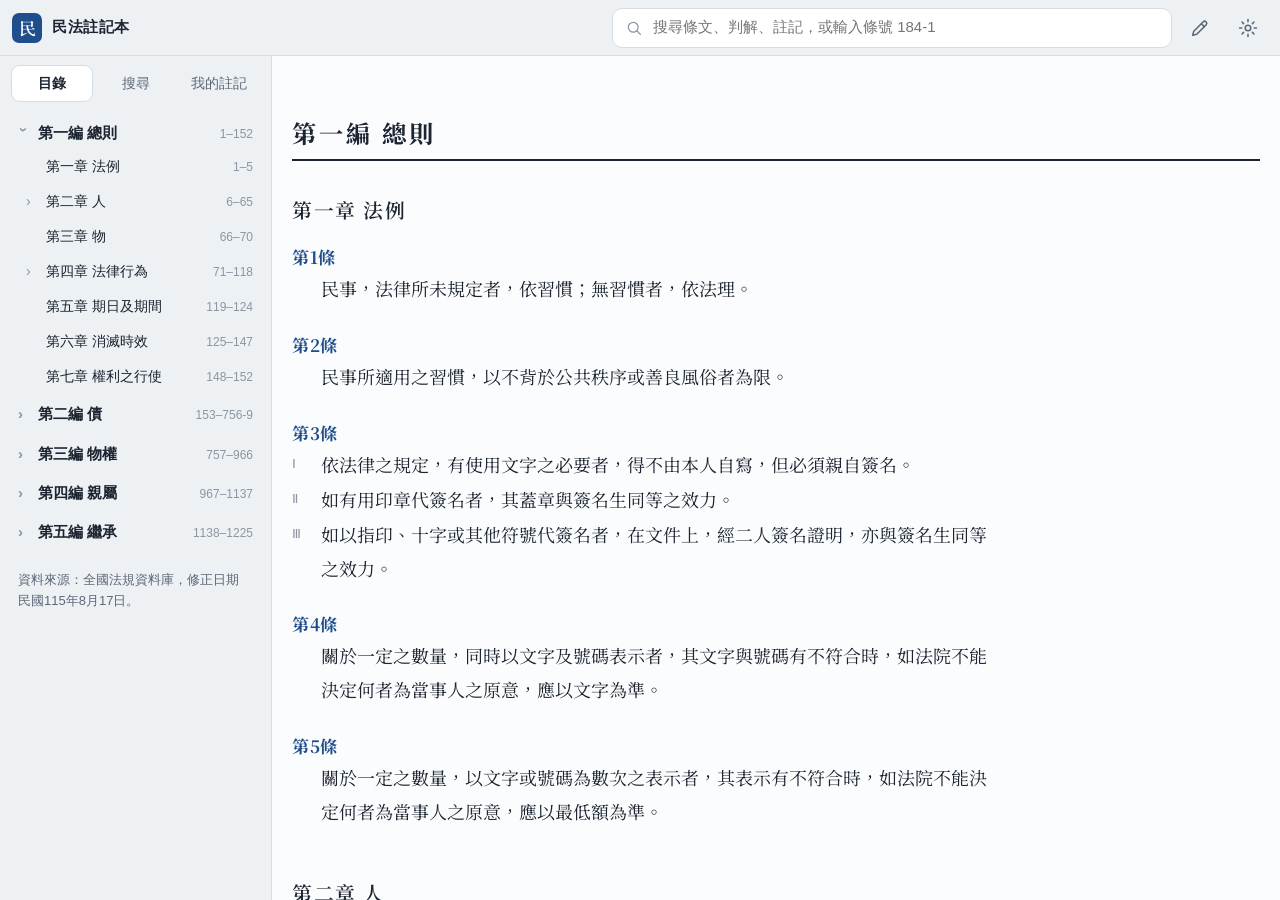
==== index.html @ 5f2d50c9 "民法註記本：iPad 用民法電子法典 - 民法全文、目錄、條文互相連結 - 劃線、旁註、點選顯示註記、標籤、書籤 - Apple Pencil 手寫註記 - 判解・函釋（含自建）與新舊條文對照 - 離" ====
<!doctype html>
<html lang="zh-Hant-TW">
<head>
<meta charset="utf-8">
<meta name="viewport" content="width=device-width, initial-scale=1, viewport-fit=cover">
<title>民法註記本</title>
<meta name="description" content="中華民國民法全文，可註記、手寫、收錄重要判解與函釋，並提供新舊條文對照。">
<meta name="theme-color" content="#f3f5f7" media="(prefers-color-scheme: light)">
<meta name="theme-color" content="#14181f" media="(prefers-color-scheme: dark)">
<meta name="apple-mobile-web-app-capable" content="yes">
<meta name="mobile-web-app-capable" content="yes">
<meta name="apple-mobile-web-app-status-bar-style" content="default">
<meta name="apple-mobile-web-app-title" content="民法註記本">
<link rel="manifest" href="manifest.webmanifest">
<link rel="icon" href="icons/icon.svg" type="image/svg+xml">
<link rel="apple-touch-icon" href="icons/apple-touch-icon.png">
<link rel="preconnect" href="https://fonts.googleapis.com">
<link rel="preconnect" href="https://fonts.gstatic.com" crossorigin>
<link rel="stylesheet" href="https://fonts.googleapis.com/css2?family=Noto+Serif+TC:wght@400;600;700&display=swap">
<link rel="stylesheet" href="css/app.css">
</head>
<body>
<!--APP-START-->
<div id="app" class="app">
  <header class="topbar">
    <button class="icon-btn" id="btn-nav" aria-label="目錄" title="目錄">
      <svg viewBox="0 0 24 24" aria-hidden="true"><path d="M4 6h16M4 12h16M4 18h10"/></svg>
    </button>
    <div class="brand">
      <span class="brand-mark">民</span>
      <span class="brand-name">民法註記本</span>
    </div>
    <form class="searchbox" id="search-form" role="search" autocomplete="off">
      <svg viewBox="0 0 24 24" aria-hidden="true"><circle cx="11" cy="11" r="6.5"/><path d="M16 16l4.5 4.5"/></svg>
      <input type="search" id="q" placeholder="搜尋條文、判解、註記，或輸入條號 184-1" enterkeyhint="search">
    </form>
    <button class="icon-btn" id="btn-ink" aria-pressed="false" title="手寫模式（Apple Pencil）" aria-label="手寫模式">
      <svg viewBox="0 0 24 24" aria-hidden="true"><path d="M4 20l1.2-4.4L15.6 5.2a2 2 0 0 1 2.8 0l.4.4a2 2 0 0 1 0 2.8L8.4 18.8z"/><path d="M13.5 7.3l3.2 3.2"/></svg>
    </button>
    <button class="icon-btn" id="btn-settings" aria-label="設定" title="設定與備份">
      <svg viewBox="0 0 24 24" aria-hidden="true"><circle cx="12" cy="12" r="3"/><path d="M12 2.8v2.4M12 18.8v2.4M21.2 12h-2.4M5.2 12H2.8M18.5 5.5l-1.7 1.7M7.2 16.8l-1.7 1.7M18.5 18.5l-1.7-1.7M7.2 7.2L5.5 5.5"/></svg>
    </button>
  </header>

  <aside class="sidebar" id="sidebar" aria-label="導覽">
    <nav class="seg" role="tablist">
      <button role="tab" data-side="toc" aria-selected="true">目錄</button>
      <button role="tab" data-side="search" aria-selected="false">搜尋</button>
      <button role="tab" data-side="mine" aria-selected="false">我的註記</button>
    </nav>
    <div class="side-body" id="side-toc"></div>
    <div class="side-body" id="side-search" hidden></div>
    <div class="side-body" id="side-mine" hidden></div>
  </aside>
  <div class="scrim" id="scrim" hidden></div>

  <main class="reader" id="reader" tabindex="-1">
    <div class="reader-inner" id="reader-inner">
      <div class="loading" id="loading">載入條文中…</div>
    </div>
  </main>

  <section class="detail" id="detail" aria-label="條文詳細" hidden>
    <header class="detail-head">
      <button class="icon-btn" id="d-close" aria-label="關閉">
        <svg viewBox="0 0 24 24" aria-hidden="true"><path d="M6 6l12 12M18 6L6 18"/></svg>
      </button>
      <div class="d-title"><span id="d-no"></span><small id="d-path"></small></div>
      <button class="icon-btn" id="d-prev" aria-label="上一條"><svg viewBox="0 0 24 24" aria-hidden="true"><path d="M15 5l-7 7 7 7"/></svg></button>
      <button class="icon-btn" id="d-next" aria-label="下一條"><svg viewBox="0 0 24 24" aria-hidden="true"><path d="M9 5l7 7-7 7"/></svg></button>
      <button class="icon-btn star-btn" id="d-star" aria-pressed="false" aria-label="加入書籤">
        <svg viewBox="0 0 24 24" aria-hidden="true"><path d="M12 3.5l2.6 5.4 5.9.8-4.3 4.1 1 5.8L12 16.9l-5.2 2.7 1-5.8L3.5 9.7l5.9-.8z"/></svg>
      </button>
    </header>
    <div class="d-text" id="d-text"></div>
    <nav class="tabs" role="tablist">
      <button role="tab" data-tab="rulings" aria-selected="true">判解・函釋 <b id="t-rulings"></b></button>
      <button role="tab" data-tab="history" aria-selected="false">新舊對照 <b id="t-history"></b></button>
      <button role="tab" data-tab="notes" aria-selected="false">我的註記 <b id="t-notes"></b></button>
    </nav>
    <div class="d-body" id="d-body"></div>
  </section>
</div>

<div class="inkbar" id="inkbar" hidden>
  <div class="ink-tools" role="toolbar" aria-label="手寫工具">
    <button data-tool="pen" data-color="ink" class="sw sw-ink" aria-pressed="true" title="藍黑筆"></button>
    <button data-tool="pen" data-color="red" class="sw sw-red" aria-pressed="false" title="紅筆"></button>
    <button data-tool="pen" data-color="green" class="sw sw-green" aria-pressed="false" title="綠筆"></button>
    <button data-tool="marker" data-color="mark" class="sw sw-mark" aria-pressed="false" title="螢光筆"></button>
    <button data-tool="eraser" class="tool-txt" aria-pressed="false" title="橡皮擦">擦</button>
    <span class="ink-sep"></span>
    <button data-act="width" class="tool-txt" title="筆粗">中</button>
    <button data-act="undo" class="tool-txt" title="復原">復原</button>
    <button data-act="finger" class="tool-txt" aria-pressed="false" title="允許手指書寫">手指</button>
    <button data-act="done" class="tool-txt primary">完成</button>
  </div>
  <p class="ink-hint">用 Apple Pencil 直接在條文上書寫；手指仍可捲動。</p>
</div>

<div class="popover" id="hl-pop" hidden role="dialog" aria-label="劃線與註記">
  <div class="pop-note" id="pop-note" hidden></div>
  <div class="pop-row">
    <button data-hl="y" class="hl-sw hl-y" title="黃色螢光"></button>
    <button data-hl="g" class="hl-sw hl-g" title="綠色螢光"></button>
    <button data-hl="b" class="hl-sw hl-b" title="藍色螢光"></button>
    <button data-hl="p" class="hl-sw hl-p" title="粉色螢光"></button>
    <button data-hl="u" class="hl-sw hl-u" title="紅色底線">U</button>
    <button data-hl="note" class="pop-txt">加註</button>
    <button data-hl="del" class="pop-txt danger" hidden>刪除</button>
  </div>
</div>

<dialog class="modal" id="modal">
  <form method="dialog" class="modal-card" id="modal-form">
    <header class="modal-head"><h2 id="modal-title"></h2><button class="icon-btn" value="cancel" aria-label="關閉"><svg viewBox="0 0 24 24" aria-hidden="true"><path d="M6 6l12 12M18 6L6 18"/></svg></button></header>
    <div class="modal-body" id="modal-body"></div>
    <footer class="modal-foot" id="modal-foot"></footer>
  </form>
</dialog>

<div class="toast" id="toast" role="status" aria-live="polite" hidden></div>
<!--APP-END-->
<script type="module" src="js/app.js"></script>
</body>
</html>
---- css/app.css ----
/* 版面：上方工具列＋三欄（目錄｜條文閱讀｜條文詳細），iPad 直向時目錄改為抽屜、詳細改為側頁 */
:root {
  --bg: #eef1f4;          /* 介面底色：微冷的紙灰 */
  --page: #fbfcfd;        /* 閱讀頁面 */
  --raise: #ffffff;
  --ink: #1b2430;         /* 本文 */
  --muted: #5b6878;
  --faint: #8a96a3;
  --line: #d6dce3;
  --line-soft: #e6eaef;
  --accent: #1f4e8c;      /* 藍黑墨水 */
  --accent-soft: #e3ebf6;
  --jade: #0f7a62;        /* 新增文字、現行 */
  --jade-soft: #dcf0ea;
  --seal: #b33a3a;        /* 刪除文字、紅筆 */
  --seal-soft: #f8e3e1;
  --amber: #8a5a00;
  --amber-soft: #fbf0d6;
  --hl-y: rgba(255, 208, 0, .40);
  --hl-g: rgba(64, 200, 140, .32);
  --hl-b: rgba(80, 150, 255, .28);
  --hl-p: rgba(255, 110, 170, .28);
  --hl-u: #c8402f;
  --shadow: 0 1px 2px rgba(20, 32, 48, .06), 0 6px 24px rgba(20, 32, 48, .08);
  --pen-ink: #1f3a6e; --pen-red: #c0392b; --pen-green: #16805f; --pen-mark: rgba(255, 200, 0, .38);

  --font-law: "Noto Serif TC", "Songti TC", "PMingLiU", "MingLiU", serif;
  --font-ui: -apple-system, BlinkMacSystemFont, "PingFang TC", "Noto Sans TC", "Microsoft JhengHei", sans-serif;
  --font-num: "SF Pro Text", -apple-system, "Segoe UI", "Roboto", sans-serif;

  --law-size: 18px;
  --law-lh: 1.9;
  --side-w: 272px;
  --detail-w: min(46vw, 520px);
  --top-h: 56px;
}
@media (prefers-color-scheme: dark) {
  :root:not([data-theme="light"]):not([data-theme="sepia"]) {
    --bg: #12161c; --page: #181d24; --raise: #1e242c;
    --ink: #e2e7ed; --muted: #9ba7b4; --faint: #6f7b88;
    --line: #2b333d; --line-soft: #232a33;
    --accent: #86aee6; --accent-soft: #1f2d42;
    --jade: #55c4a2; --jade-soft: #173a31;
    --seal: #ea8a85; --seal-soft: #43201f;
    --amber: #e6b65c; --amber-soft: #3a2e16;
    --hl-y: rgba(255, 208, 0, .26); --hl-g: rgba(64, 200, 140, .24);
    --hl-b: rgba(90, 160, 255, .26); --hl-p: rgba(255, 110, 170, .24); --hl-u: #f08b7d;
    --shadow: 0 1px 2px rgba(0,0,0,.3), 0 8px 28px rgba(0,0,0,.35);
    --pen-ink: #9cc0f5; --pen-red: #ff8a7a; --pen-green: #5fd3a8; --pen-mark: rgba(255, 210, 60, .30);
    color-scheme: dark;
  }
}
:root[data-theme="dark"] {
  --bg: #12161c; --page: #181d24; --raise: #1e242c;
  --ink: #e2e7ed; --muted: #9ba7b4; --faint: #6f7b88;
  --line: #2b333d; --line-soft: #232a33;
  --accent: #86aee6; --accent-soft: #1f2d42;
  --jade: #55c4a2; --jade-soft: #173a31;
  --seal: #ea8a85; --seal-soft: #43201f;
  --amber: #e6b65c; --amber-soft: #3a2e16;
  --hl-y: rgba(255, 208, 0, .26); --hl-g: rgba(64, 200, 140, .24);
  --hl-b: rgba(90, 160, 255, .26); --hl-p: rgba(255, 110, 170, .24); --hl-u: #f08b7d;
  --shadow: 0 1px 2px rgba(0,0,0,.3), 0 8px 28px rgba(0,0,0,.35);
--pen-ink: #9cc0f5; --pen-red: #ff8a7a; --pen-green: #5fd3a8; --pen-mark: rgba(255, 210, 60, .30);
  color-scheme: dark;
}
:root[data-theme="sepia"] {
  --bg: #ebe6da; --page: #f6f1e5; --raise: #fbf7ee;
  --ink: #2e2820; --muted: #6b6152; --faint: #978b78;
  --line: #d9d0bf; --line-soft: #e6dfd0;
  --accent: #2c5282; --accent-soft: #e4e4dc;
  color-scheme: light;
}

* { box-sizing: border-box; }
html, body { height: 100%; }
body {
  margin: 0;
  background: var(--bg);
  color: var(--ink);
  font: 15px/1.5 var(--font-ui);
  -webkit-text-size-adjust: 100%;
  -webkit-tap-highlight-color: transparent;
  overflow: hidden;
}
body::before {
  content: ""; position: fixed; inset: 0 0 auto; height: env(safe-area-inset-top, 0px);
  z-index: 40; background: var(--bg);
}
button, input, textarea, select { font: inherit; color: inherit; }
button { cursor: pointer; }
:focus-visible { outline: 2px solid var(--accent); outline-offset: 2px; }
svg { width: 22px; height: 22px; fill: none; stroke: currentColor; stroke-width: 1.7; stroke-linecap: round; stroke-linejoin: round; }
[hidden] { display: none !important; }

/* ---------- 外框 ---------- */
.app {
  position: fixed; inset: 0;
  padding-top: env(safe-area-inset-top, 0px);
  display: grid;
  grid-template-columns: var(--side-w) minmax(0, 1fr) auto;
  grid-template-rows: var(--top-h) minmax(0, 1fr);
  grid-template-areas: "top top top" "side read detail";
}
.topbar {
  grid-area: top;
  display: flex; align-items: center; gap: 8px;
  padding-left: max(12px, env(safe-area-inset-left, 0px));
  padding-right: max(12px, env(safe-area-inset-right, 0px));
  border-bottom: 1px solid var(--line);
  background: var(--bg);
  z-index: 30;
}
.brand { display: flex; align-items: center; gap: 10px; min-width: 0; margin-right: 6px; }
.brand-mark {
  display: grid; place-items: center; width: 30px; height: 30px; border-radius: 7px;
  background: var(--accent); color: var(--page);
  font: 600 17px/1 var(--font-law);
}
.brand-name { font-weight: 600; letter-spacing: .04em; white-space: nowrap; }
.icon-btn {
  display: inline-grid; place-items: center; flex: none;
  width: 40px; height: 40px; border-radius: 10px;
  border: 0; background: transparent; color: var(--muted);
}
.icon-btn:hover { background: var(--line-soft); color: var(--ink); }
.icon-btn[aria-pressed="true"] { background: var(--accent); color: var(--page); }
#btn-nav { display: none; }
.searchbox {
  flex: 1; min-width: 0; max-width: 560px; margin-left: auto;
  display: flex; align-items: center; gap: 8px;
  height: 40px; padding: 0 12px; border-radius: 10px;
  background: var(--raise); border: 1px solid var(--line);
  color: var(--faint);
}
.searchbox:focus-within { border-color: var(--accent); }
.searchbox input { flex: 1; min-width: 0; border: 0; background: transparent; outline: none; color: var(--ink); font-size: 15px; }
.searchbox svg { width: 18px; height: 18px; flex: none; }

/* ---------- 側欄 ---------- */
.sidebar {
  grid-area: side; min-height: 0;
  display: flex; flex-direction: column;
  border-right: 1px solid var(--line);
  background: var(--bg);
  padding-left: env(safe-area-inset-left, 0px);
}
.seg { display: flex; gap: 4px; padding: 10px 12px 8px; }
.seg button {
  flex: 1; border: 0; border-radius: 8px; padding: 7px 0;
  background: transparent; color: var(--muted); font-size: 14px;
}
.seg button[aria-selected="true"] { background: var(--raise); color: var(--ink); box-shadow: 0 0 0 1px var(--line); font-weight: 600; }
.side-body { flex: 1; min-height: 0; overflow-y: auto; -webkit-overflow-scrolling: touch; padding: 4px 8px 24px; overscroll-behavior: contain; }

.toc-part { margin-bottom: 2px; }
.toc-btn {
  display: flex; align-items: baseline; gap: 8px; width: 100%; text-align: left;
  border: 0; background: transparent; border-radius: 8px;
  padding: 7px 10px; color: var(--ink); font-size: 14px; line-height: 1.35;
}
.toc-btn:hover { background: var(--line-soft); }
.toc-btn .rng { margin-left: auto; color: var(--faint); font: 12px var(--font-num); font-variant-numeric: tabular-nums; white-space: nowrap; }
.toc-btn.lv0 { font-weight: 700; font-size: 15px; padding-top: 10px; }
.toc-btn.lv1 { padding-left: 18px; }
.toc-btn.lv2 { padding-left: 30px; color: var(--muted); }
.toc-btn.lv3, .toc-btn.lv4 { padding-left: 42px; color: var(--muted); font-size: 13px; }
.toc-btn.cur { background: var(--accent-soft); color: var(--accent); }
.toc-kids[hidden] { display: none; }
.caret { width: 12px; flex: none; color: var(--faint); transition: transform .15s; display: inline-block; }
.caret.open { transform: rotate(90deg); }

.side-note { color: var(--muted); font-size: 13px; padding: 8px 10px; line-height: 1.6; }
.res-group { margin: 10px 4px 4px; font-size: 12px; color: var(--faint); letter-spacing: .08em; }
.res {
  display: block; width: 100%; text-align: left; border: 0; background: transparent;
  padding: 9px 10px; border-radius: 8px; color: var(--ink);
}
.res:hover { background: var(--line-soft); }
.res b { font-weight: 600; font-size: 14px; }
.res span { display: block; font-size: 13px; color: var(--muted); line-height: 1.55; margin-top: 2px;
  display: -webkit-box; -webkit-line-clamp: 3; -webkit-box-orient: vertical; overflow: hidden; }
mark.q { background: var(--hl-y); color: inherit; border-radius: 2px; }

.mine-filter { display: flex; flex-wrap: wrap; gap: 6px; padding: 4px 6px 8px; }

/* ---------- 閱讀區 ---------- */
.reader {
  grid-area: read; min-width: 0; min-height: 0;
  overflow-y: auto; -webkit-overflow-scrolling: touch;
  background: var(--page);
  outline: none;
  scroll-padding-top: 12px;
}
.reader-inner {
  max-width: 62em; margin: 0 auto;
  container-type: inline-size;
  padding: 8px max(20px, env(safe-area-inset-right, 0px)) 40vh max(20px, env(safe-area-inset-left, 0px));
  font-size: var(--law-size);
}
.loading { padding: 40px 0; color: var(--muted); font-size: 15px; }
.h-part {
  font: 700 1.35em/1.3 var(--font-law); letter-spacing: .12em;
  margin: 2.2em 0 .6em; padding-bottom: .4em; border-bottom: 2px solid var(--ink);
}
.h-chap { font: 600 1.1em/1.4 var(--font-law); letter-spacing: .08em; margin: 1.8em 0 .4em; color: var(--ink); }
.h-sec { font: 600 1em/1.4 var(--font-law); letter-spacing: .06em; margin: 1.4em 0 .3em; color: var(--muted); }
.h-sub { font: 500 .92em/1.4 var(--font-law); margin: 1.1em 0 .2em; color: var(--muted); }

.art {
  position: relative;
  padding: .7em .8em .8em; margin: 0 -.8em;
  border-radius: 10px;
  content-visibility: auto; contain-intrinsic-size: auto 9em;
  scroll-margin-top: 10px;
}
.art.sel { background: var(--accent-soft); }
.art.flash { animation: flash 1.4s ease-out; }
@keyframes flash { from { background: var(--amber-soft); } to { background: transparent; } }
.art-head { display: flex; align-items: center; gap: 8px; flex-wrap: wrap; margin-bottom: .15em; }
.ano {
  border: 0; background: transparent; padding: 0;
  font: 700 .95em/1.4 var(--font-law); color: var(--accent); letter-spacing: .02em;
}
.ano:hover { text-decoration: underline; text-underline-offset: 3px; }
.chips { display: flex; gap: 5px; flex-wrap: wrap; font: 12px/1 var(--font-ui); }
.chip {
  display: inline-flex; align-items: center; gap: 3px;
  padding: 3px 7px; border-radius: 999px; white-space: nowrap;
  background: var(--line-soft); color: var(--muted); font-variant-numeric: tabular-nums;
  border: 0;
}
.chip.c-rul { background: var(--accent-soft); color: var(--accent); }
.chip.c-his { background: var(--jade-soft); color: var(--jade); }
.chip.c-pend { background: var(--amber-soft); color: var(--amber); font-weight: 600; }
.chip.c-note { background: var(--amber-soft); color: var(--amber); }
.chip.c-star { color: var(--amber); background: transparent; padding: 0 2px; font-size: 14px; }
.atext { position: relative; font-family: var(--font-law); line-height: var(--law-lh); }
.para { margin: 0; display: grid; grid-template-columns: 1.6em minmax(0,1fr); }
.para.kuan { grid-template-columns: 1.6em 2.2em minmax(0,1fr); }
.para.kuan .pt { grid-column: 3; }
.para.kuan .pn { grid-column: 1; }
.para.kuan .kn { grid-column: 2; }
.para.sub { grid-template-columns: 1.6em 3.6em minmax(0,1fr); }
.pn { color: var(--faint); font: .72em/2.7 var(--font-num); font-variant-numeric: tabular-nums; user-select: none; -webkit-user-select: none; }
.no-pn .para { grid-template-columns: 0 minmax(0,1fr); }
.no-pn .para.kuan { grid-template-columns: 0 2.2em minmax(0,1fr); }
.no-pn .pn { visibility: hidden; }
.kn { user-select: none; -webkit-user-select: none; }
.art.deleted .atext { color: var(--faint); }
a.xref { color: inherit; text-decoration: underline; text-decoration-color: var(--line); text-underline-offset: .22em; text-decoration-thickness: 1.5px; }
a.xref:hover { color: var(--accent); text-decoration-color: var(--accent); }
.hl { border-radius: 2px; color: inherit; padding: .05em 0; cursor: pointer; -webkit-box-decoration-break: clone; box-decoration-break: clone; }
.hl-y { background: var(--hl-y); } .hl-g { background: var(--hl-g); } .hl-b { background: var(--hl-b); } .hl-p { background: var(--hl-p); }
.hl-u { background: transparent; text-decoration: underline; text-decoration-color: var(--hl-u); text-decoration-thickness: 2px; text-underline-offset: .25em; }
.hl[data-n]::after {
  content: attr(data-n); display: inline-block; min-width: 1.35em; margin-left: 2px; padding: 0 .3em;
  font: 700 .58em/1.5 var(--font-num); text-align: center; vertical-align: .55em;
  color: var(--page); background: var(--amber); border-radius: 999px;
}

/* 旁註欄：寬螢幕時在條文右側，窄螢幕時在該段下方 */
.prow { display: block; }
.pside { display: flex; flex-direction: column; gap: .3em; margin: .15em 0 .45em 1.6em; }
.pside:empty { display: none; }
.sn {
  display: block; width: 100%; text-align: left; cursor: pointer;
  border: 0; border-left: 3px solid var(--amber); border-radius: 0 7px 7px 0;
  background: var(--amber-soft); color: var(--ink);
  padding: .3em .6em; font: .74em/1.6 var(--font-ui); white-space: pre-wrap; overflow-wrap: anywhere;
}
.sn b { color: var(--amber); margin-right: .35em; font-weight: 700; }
.sn.note-side { display: none; }
.sn.note-side b { display: block; font-size: .9em; letter-spacing: .06em; }
.sn:hover { filter: brightness(.97); }
@container (min-width: 44em) {
  .prow { display: grid; grid-template-columns: minmax(0, 1fr) 13.5em; column-gap: 1.4em; align-items: start; }
  .pside, .pside:empty { display: flex; margin: .5em 0 0; }
  .reader-inner .sn.note-side { display: block; }
  .reader-inner .note-peek { display: none; }
}
body.side-tap .pside, body.side-tap .note-peek { display: none !important; }
.note-peek {
  margin: .5em 0 0 1.6em; padding: .45em .7em; border-left: 3px solid var(--amber);
  background: var(--amber-soft); border-radius: 0 8px 8px 0;
  font: .8em/1.6 var(--font-ui); color: var(--ink); white-space: pre-wrap;
  display: -webkit-box; -webkit-line-clamp: 3; -webkit-box-orient: vertical; overflow: hidden;
}
.pend-note { margin: .4em 0 0 1.6em; font: .78em/1.5 var(--font-ui); color: var(--amber); }

/* 手寫覆蓋層 */
.ink-layer { position: absolute; left: 0; top: 0; width: 100%; height: 100%; pointer-events: none; z-index: 2; }
body.inking .ink-layer { pointer-events: auto; touch-action: pan-y; cursor: crosshair; }
body.inking.finger .ink-layer { touch-action: none; }
body.inking .art { -webkit-user-select: none; user-select: none; }
body.inking .art .atext { outline: 1px dashed var(--line); outline-offset: 4px; border-radius: 4px; }
.ink-warn { margin: .3em 0 0 1.6em; font: 12px var(--font-ui); color: var(--faint); }

.inkbar {
  position: fixed; z-index: 50; left: 50%; transform: translateX(-50%);
  bottom: calc(16px + env(safe-area-inset-bottom, 0px));
  background: var(--raise); border: 1px solid var(--line); border-radius: 16px; box-shadow: var(--shadow);
  padding: 8px 10px 6px;
}
.ink-tools { display: flex; align-items: center; gap: 6px; }
.ink-hint { margin: 4px 0 0; text-align: center; font-size: 11px; color: var(--faint); }
.sw { width: 32px; height: 32px; border-radius: 50%; border: 2px solid var(--raise); box-shadow: 0 0 0 1px var(--line); }
.sw[aria-pressed="true"] { box-shadow: 0 0 0 2px var(--accent); }
.sw-ink { background: #1f3a6e; } .sw-red { background: #c0392b; } .sw-green { background: #16805f; }
.sw-mark { background: #ffd23f; }
.tool-txt { min-width: 40px; height: 32px; border-radius: 8px; border: 1px solid var(--line); background: var(--page); font-size: 13px; padding: 0 8px; }
.tool-txt[aria-pressed="true"] { background: var(--accent); color: var(--page); border-color: var(--accent); }
.tool-txt.primary { background: var(--accent); color: var(--page); border-color: var(--accent); font-weight: 600; }
.ink-sep { width: 1px; height: 22px; background: var(--line); margin: 0 2px; }

/* ---------- 詳細面板 ---------- */
.detail {
  grid-area: detail; width: var(--detail-w); min-height: 0;
  display: flex; flex-direction: column;
  border-left: 1px solid var(--line); background: var(--bg);
  padding-right: env(safe-area-inset-right, 0px);
}
.detail-head { display: flex; align-items: center; gap: 2px; padding: 8px 8px 4px; }
.d-title { flex: 1; min-width: 0; display: flex; flex-direction: column; padding: 0 6px; }
.d-title span { font: 700 18px/1.3 var(--font-law); color: var(--accent); }
.d-title small { color: var(--faint); font-size: 12px; white-space: nowrap; overflow: hidden; text-overflow: ellipsis; }
.star-btn[aria-pressed="true"] { background: transparent; color: var(--amber); }
.star-btn[aria-pressed="true"] svg { fill: currentColor; }
.d-text {
  margin: 4px 12px 8px; padding: 12px 14px; border-radius: 12px; background: var(--page);
  border: 1px solid var(--line-soft);
  font-size: calc(var(--law-size) * .92);
  max-height: 34vh; overflow-y: auto;
}
.tabs { display: flex; gap: 2px; padding: 0 12px; border-bottom: 1px solid var(--line); }
.tabs button {
  border: 0; background: transparent; padding: 10px 10px 9px; font-size: 14px; color: var(--muted);
  border-bottom: 2px solid transparent; margin-bottom: -1px; white-space: nowrap;
}
.tabs button b { font: 600 11px/1 var(--font-num); color: var(--faint); margin-left: 2px; }
.tabs button[aria-selected="true"] { color: var(--ink); border-bottom-color: var(--accent); font-weight: 600; }
.d-body { flex: 1; min-height: 0; overflow-y: auto; -webkit-overflow-scrolling: touch; padding: 12px 12px 40px; overscroll-behavior: contain; }

.filters { display: flex; flex-wrap: wrap; gap: 6px; margin-bottom: 10px; }
.fchip {
  border: 1px solid var(--line); background: var(--raise); color: var(--muted);
  border-radius: 999px; padding: 5px 11px; font-size: 13px;
}
.fchip[aria-pressed="true"] { border-color: var(--accent); color: var(--accent); background: var(--accent-soft); font-weight: 600; }
.fchip i { font-style: normal; font-size: 11px; opacity: .8; margin-left: 3px; font-variant-numeric: tabular-nums; }
.btn {
  display: inline-flex; align-items: center; justify-content: center; gap: 6px;
  border: 1px solid var(--line); background: var(--raise); color: var(--ink);
  border-radius: 9px; padding: 7px 13px; font-size: 14px; text-decoration: none;
}
.btn:hover { border-color: var(--accent); }
.btn.primary { background: var(--accent); border-color: var(--accent); color: var(--page); font-weight: 600; }
.btn.danger { color: var(--seal); }
.btn.small { padding: 4px 9px; font-size: 13px; }
.row-actions { display: flex; gap: 8px; flex-wrap: wrap; align-items: center; }
.callout { font-size: 12.5px; color: var(--muted); background: var(--raise); border: 1px solid var(--line-soft); border-radius: 10px; padding: 9px 11px; line-height: 1.6; margin: 0 0 12px; }

.rcard {
  background: var(--raise); border: 1px solid var(--line-soft); border-radius: 12px;
  padding: 11px 13px 10px; margin-bottom: 10px;
}
.rcard.imp { border-color: var(--amber); box-shadow: inset 3px 0 0 var(--amber); }
.rcard.void { opacity: .62; }
.rhead { display: flex; align-items: center; gap: 8px; flex-wrap: wrap; }
.rno { font-weight: 700; font-size: 14.5px; }
.rdate { color: var(--faint); font: 12px var(--font-num); font-variant-numeric: tabular-nums; }
.tpill { font-size: 11px; padding: 2px 7px; border-radius: 6px; font-weight: 600; letter-spacing: .02em; }
.tp-CJ { background: var(--seal-soft); color: var(--seal); }
.tp-C { background: var(--accent-soft); color: var(--accent); }
.tp-J { background: var(--jade-soft); color: var(--jade); }
.tp-U { background: var(--amber-soft); color: var(--amber); }
.tp-void { background: var(--line-soft); color: var(--muted); }
.rstar { margin-left: auto; border: 0; background: transparent; color: var(--faint); padding: 2px; }
.rstar[aria-pressed="true"] { color: var(--amber); }
.rstar[aria-pressed="true"] svg { fill: currentColor; }
.rstar svg { width: 20px; height: 20px; }
.rpart { margin-top: 7px; font-family: var(--font-law); font-size: 15px; line-height: 1.8; }
.rpart .lbl { display: inline-block; font: 600 11px/1.5 var(--font-ui); color: var(--faint); margin-right: 6px; letter-spacing: .06em; }
.rpart.clamp { display: -webkit-box; -webkit-line-clamp: 5; -webkit-box-orient: vertical; overflow: hidden; }
.rfoot { display: flex; gap: 12px; align-items: center; margin-top: 6px; font-size: 13px; }
.rfoot a, .linkish { color: var(--accent); text-decoration: none; border: 0; background: none; padding: 0; font-size: 13px; }
.rnote { margin-top: 8px; padding: 6px 9px; border-radius: 8px; background: var(--amber-soft); font-size: 13px; white-space: pre-wrap; }
.empty { color: var(--muted); font-size: 14px; padding: 18px 4px; line-height: 1.7; }

/* 新舊對照 */
.timeline { list-style: none; margin: 0 0 14px; padding: 0; display: flex; flex-direction: column; gap: 0; }
.tl {
  display: grid; grid-template-columns: 14px minmax(0,1fr) auto; gap: 10px; align-items: start;
  padding: 7px 4px; border-radius: 8px;
}
.tl .dot { width: 10px; height: 10px; border-radius: 50%; margin-top: 5px; background: var(--line); box-shadow: 0 0 0 3px var(--bg); position: relative; }
.tl.k-orig .dot { background: var(--muted); }
.tl.k-amend .dot { background: var(--accent); }
.tl.k-new .dot { background: var(--jade); }
.tl.k-del .dot { background: var(--seal); }
.tl.pend .dot { background: var(--amber); }
.tl b { font-size: 14px; font-variant-numeric: tabular-nums; }
.tl small { display: block; color: var(--muted); font-size: 12px; line-height: 1.5; }
.tl .kind { font-size: 12px; color: var(--muted); white-space: nowrap; }
.cmp-ctl { display: flex; flex-wrap: wrap; gap: 8px; align-items: center; margin: 4px 0 10px; font-size: 13px; }
.cmp-ctl select { border: 1px solid var(--line); background: var(--raise); border-radius: 8px; padding: 5px 8px; max-width: 100%; }
.cmp-wrap { overflow-x: auto; }
table.cmp { width: 100%; border-collapse: collapse; table-layout: fixed; background: var(--raise); border-radius: 10px; overflow: hidden; }
table.cmp th { font-size: 12.5px; text-align: left; padding: 8px 10px; background: var(--line-soft); color: var(--muted); font-weight: 600; }
table.cmp td { vertical-align: top; padding: 10px; border-top: 1px solid var(--line-soft); font-family: var(--font-law); font-size: 15px; line-height: 1.85; }
table.cmp td + td, table.cmp th + th { border-left: 1px solid var(--line-soft); }
table.cmp td p { margin: 0 0 .35em; }
ins.d { text-decoration: underline; text-decoration-color: var(--jade); text-decoration-thickness: 2px; text-underline-offset: .2em; background: var(--jade-soft); color: inherit; }
del.d { text-decoration: line-through; text-decoration-color: var(--seal); background: var(--seal-soft); color: inherit; }
.inline-diff { background: var(--raise); border-radius: 10px; padding: 10px 12px; font-family: var(--font-law); font-size: 15px; line-height: 1.85; }
.inline-diff p { margin: 0 0 .35em; }
.legend { display: flex; gap: 12px; font-size: 12px; color: var(--muted); margin: 8px 2px; }
.hist-item { font-size: 12.5px; color: var(--muted); line-height: 1.65; margin-top: 10px; background: var(--raise); padding: 9px 11px; border-radius: 10px; }

/* 我的註記 */
.field { display: flex; flex-direction: column; gap: 6px; margin-bottom: 14px; }
.field > label, .field > .lbl { font-size: 12px; color: var(--muted); letter-spacing: .06em; font-weight: 600; }
textarea.note {
  width: 100%; min-height: 9em; resize: vertical;
  border: 1px solid var(--line); border-radius: 10px; background: var(--raise);
  padding: 10px 12px; font: 15px/1.7 var(--font-ui); color: var(--ink);
}
textarea.note:focus, .inp:focus { outline: none; border-color: var(--accent); }
.inp { width: 100%; border: 1px solid var(--line); border-radius: 9px; background: var(--raise); padding: 8px 10px; font-size: 15px; }
.tags { display: flex; gap: 6px; flex-wrap: wrap; }
.tag { display: inline-flex; align-items: center; gap: 4px; padding: 3px 9px; border-radius: 999px; background: var(--accent-soft); color: var(--accent); font-size: 13px; border: 0; }
.hl-list { list-style: none; margin: 0; padding: 0; display: flex; flex-direction: column; gap: 6px; }
.hl-list li { display: grid; grid-template-columns: minmax(0,1fr) auto; gap: 8px; align-items: start; background: var(--raise); border-radius: 9px; padding: 8px 10px; font-size: 14px; }
.hl-list .q { font-family: var(--font-law); }
.hl-list .n { display: block; color: var(--muted); font-size: 12.5px; margin-top: 2px; white-space: pre-wrap; }
.saved { font-size: 12px; color: var(--faint); }

/* 彈出劃線工具 */
.popover {
  position: fixed; z-index: 60; display: flex; flex-direction: column; gap: 6px; max-width: min(380px, calc(100vw - 16px));
  padding: 6px 8px; border-radius: 12px; background: var(--raise); border: 1px solid var(--line); box-shadow: var(--shadow);
}
.pop-row { display: flex; gap: 6px; align-items: center; flex-wrap: wrap; }
.pop-note {
  font: 14px/1.6 var(--font-ui); white-space: pre-wrap; overflow-wrap: anywhere;
  max-height: 40vh; overflow-y: auto; padding: 6px 8px 8px; border-bottom: 1px solid var(--line-soft);
}
.pop-note b { color: var(--amber); margin-right: 4px; }
.hl-sw { width: 30px; height: 30px; border-radius: 8px; border: 1px solid var(--line); }
.hl-y { background: var(--hl-y); } .hl-g { background: var(--hl-g); } .hl-b { background: var(--hl-b); } .hl-p { background: var(--hl-p); }
button.hl-u { background: var(--page); color: var(--hl-u); font-weight: 700; text-decoration: underline; }
.pop-txt { height: 30px; border: 1px solid var(--line); border-radius: 8px; background: var(--page); padding: 0 9px; font-size: 13px; }
.pop-txt.danger { color: var(--seal); }

/* 對話框 */
.modal { border: 0; padding: 0; background: transparent; color: var(--ink); max-width: min(560px, calc(100vw - 32px)); width: 100%; }
.modal::backdrop { background: rgba(10, 16, 24, .42); }
.modal-card { background: var(--bg); border-radius: 16px; box-shadow: var(--shadow); display: flex; flex-direction: column; max-height: calc(100dvh - 48px); }
.modal-head { display: flex; align-items: center; padding: 12px 12px 4px 18px; }
.modal-head h2 { flex: 1; margin: 0; font-size: 17px; }
.modal-body { padding: 8px 18px 8px; overflow-y: auto; }
.modal-foot { display: flex; gap: 8px; justify-content: flex-end; padding: 10px 18px 16px; flex-wrap: wrap; }
.set-row { display: flex; align-items: center; justify-content: space-between; gap: 12px; padding: 10px 0; border-bottom: 1px solid var(--line-soft); }
.set-row:last-child { border-bottom: 0; }
.set-row .l { font-size: 14px; }
.set-row .l small { display: block; color: var(--muted); font-size: 12px; }
.segs { display: inline-flex; background: var(--line-soft); border-radius: 9px; padding: 2px; }
.segs button { border: 0; background: transparent; padding: 5px 10px; border-radius: 7px; font-size: 13px; color: var(--muted); }
.segs button[aria-pressed="true"] { background: var(--raise); color: var(--ink); box-shadow: 0 0 0 1px var(--line); font-weight: 600; }
.set-h { font-size: 12px; color: var(--faint); letter-spacing: .1em; margin: 16px 0 2px; font-weight: 600; }
.meta-list { font-size: 12.5px; color: var(--muted); line-height: 1.7; }
textarea.json { width: 100%; height: 8em; font: 12px/1.4 ui-monospace, Menlo, monospace; border: 1px solid var(--line); border-radius: 8px; background: var(--raise); padding: 8px; }
.form-grid { display: grid; grid-template-columns: minmax(0,1fr) minmax(0,1fr); gap: 10px; }
.form-grid .full { grid-column: 1 / -1; }

.toast {
  position: fixed; z-index: 70; left: 50%; transform: translateX(-50%);
  bottom: calc(24px + env(safe-area-inset-bottom, 0px));
  background: var(--ink); color: var(--page); padding: 9px 16px; border-radius: 999px; font-size: 14px; box-shadow: var(--shadow);
}
.scrim { position: fixed; inset: 0; background: rgba(10, 16, 24, .32); z-index: 34; }

/* ---------- 響應式 ---------- */
@media (max-width: 1100px) {
  .app { grid-template-columns: minmax(0,1fr) auto; grid-template-areas: "top top" "read detail"; }
  #btn-nav { display: inline-grid; }
  .sidebar {
    position: fixed; z-index: 35; left: 0; bottom: 0; top: calc(var(--top-h) + env(safe-area-inset-top, 0px));
    width: min(320px, 86vw); box-shadow: var(--shadow);
    transform: translateX(-102%); transition: transform .2s ease;
  }
  .sidebar.open { transform: none; }
  :root { --detail-w: min(50vw, 480px); }
}
@media (max-width: 760px) {
  .brand-name { display: none; }
  .app { grid-template-columns: minmax(0,1fr); grid-template-areas: "top" "read"; }
  .detail {
    position: fixed; z-index: 36; inset: calc(var(--top-h) + env(safe-area-inset-top, 0px)) 0 0 0; width: auto;
    border-left: 0; padding-bottom: env(safe-area-inset-bottom, 0px);
  }
  .form-grid { grid-template-columns: minmax(0,1fr); }
  .ink-tools { flex-wrap: wrap; justify-content: center; }
}
@media (prefers-reduced-motion: reduce) {
  * { animation: none !important; transition: none !important; }
}
@media print {
  .topbar, .sidebar, .detail, .inkbar { display: none !important; }
  body { overflow: visible; }
  .app { position: static; display: block; }
  .reader { overflow: visible; }
}
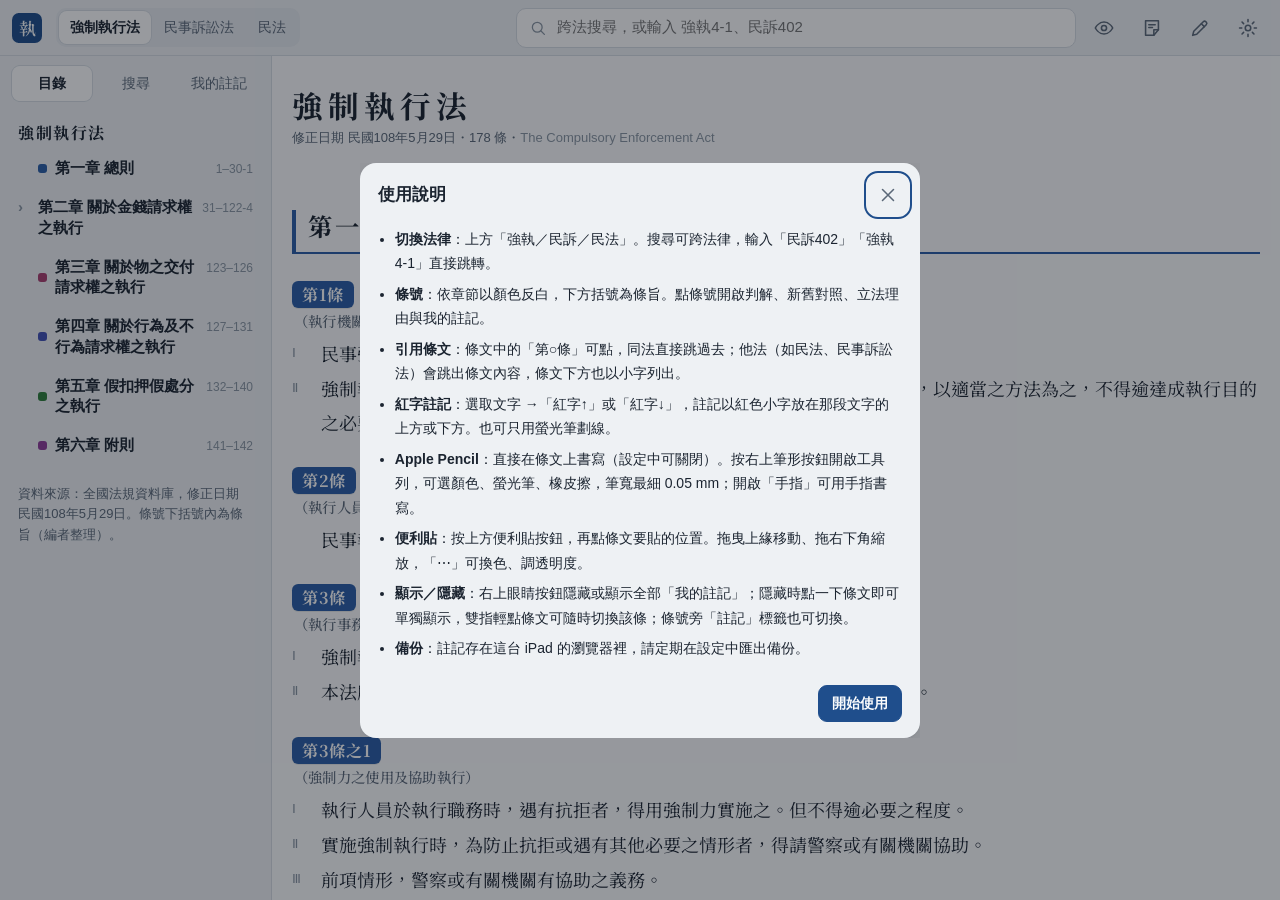
==== commit e0762126: "強制執行法註記本：多法電子法典（強執・民訴・民法） - 強制執行法全文、歷次版本、判解與相關法條；全部條文加註條旨 - 條號依章節著色反白，條旨以括號列於條號下 - 紅色小字行間註記（文字上方或下方）" ====
--- a/index.html
+++ b/index.html
@@ -3,14 +3,14 @@
 <head>
 <meta charset="utf-8">
 <meta name="viewport" content="width=device-width, initial-scale=1, viewport-fit=cover">
-<title>民法註記本</title>
-<meta name="description" content="中華民國民法全文，可註記、手寫、收錄重要判解與函釋，並提供新舊條文對照。">
+<title>法典註記本</title>
+<meta name="description" content="強制執行法、民事訴訟法、民法電子法典：條號依章節著色、條旨、紅字行間註記、Apple Pencil 手寫、便利貼、判解函釋、新舊條文對照、立法理由與跨法查詢。">
 <meta name="theme-color" content="#f3f5f7" media="(prefers-color-scheme: light)">
 <meta name="theme-color" content="#14181f" media="(prefers-color-scheme: dark)">
 <meta name="apple-mobile-web-app-capable" content="yes">
 <meta name="mobile-web-app-capable" content="yes">
 <meta name="apple-mobile-web-app-status-bar-style" content="default">
-<meta name="apple-mobile-web-app-title" content="民法註記本">
+<meta name="apple-mobile-web-app-title" content="法典註記本">
 <link rel="manifest" href="manifest.webmanifest">
 <link rel="icon" href="icons/icon.svg" type="image/svg+xml">
 <link rel="apple-touch-icon" href="icons/apple-touch-icon.png">
@@ -27,14 +27,18 @@
       <svg viewBox="0 0 24 24" aria-hidden="true"><path d="M4 6h16M4 12h16M4 18h10"/></svg>
     </button>
     <div class="brand">
-      <span class="brand-mark">民</span>
-      <span class="brand-name">民法註記本</span>
+      <span class="brand-mark" id="brand-mark">執</span>
     </div>
+    <nav class="law-seg" id="law-seg" aria-label="切換法律"></nav>
     <form class="searchbox" id="search-form" role="search" autocomplete="off">
       <svg viewBox="0 0 24 24" aria-hidden="true"><circle cx="11" cy="11" r="6.5"/><path d="M16 16l4.5 4.5"/></svg>
-      <input type="search" id="q" placeholder="搜尋條文、判解、註記，或輸入條號 184-1" enterkeyhint="search">
+      <input type="search" id="q" placeholder="跨法搜尋，或輸入 強執4-1、民訴402" enterkeyhint="search">
     </form>
-    <button class="icon-btn" id="btn-ink" aria-pressed="false" title="手寫模式（Apple Pencil）" aria-label="手寫模式">
+    <button class="icon-btn" id="btn-eye" aria-pressed="false" title="隱藏我的註記" aria-label="顯示或隱藏我的註記"></button>
+    <button class="icon-btn" id="btn-stk" aria-pressed="false" title="貼便利貼" aria-label="貼便利貼">
+      <svg viewBox="0 0 24 24" aria-hidden="true"><path d="M5 4h14v10l-5 6H5z"/><path d="M14 20v-6h5"/><path d="M8.5 8.5h7M8.5 11.5h4"/></svg>
+    </button>
+    <button class="icon-btn" id="btn-ink" aria-pressed="false" title="手寫工具（Apple Pencil）" aria-label="手寫工具">
       <svg viewBox="0 0 24 24" aria-hidden="true"><path d="M4 20l1.2-4.4L15.6 5.2a2 2 0 0 1 2.8 0l.4.4a2 2 0 0 1 0 2.8L8.4 18.8z"/><path d="M13.5 7.3l3.2 3.2"/></svg>
     </button>
     <button class="icon-btn" id="btn-settings" aria-label="設定" title="設定與備份">
@@ -76,6 +80,7 @@
     <nav class="tabs" role="tablist">
       <button role="tab" data-tab="rulings" aria-selected="true">判解・函釋 <b id="t-rulings"></b></button>
       <button role="tab" data-tab="history" aria-selected="false">新舊對照 <b id="t-history"></b></button>
+      <button role="tab" data-tab="reason" aria-selected="false">立法理由 <b id="t-reason"></b></button>
       <button role="tab" data-tab="notes" aria-selected="false">我的註記 <b id="t-notes"></b></button>
     </nav>
     <div class="d-body" id="d-body"></div>
@@ -83,33 +88,49 @@
 </div>
 
 <div class="inkbar" id="inkbar" hidden>
-  <div class="ink-tools" role="toolbar" aria-label="手寫工具">
-    <button data-tool="pen" data-color="ink" class="sw sw-ink" aria-pressed="true" title="藍黑筆"></button>
-    <button data-tool="pen" data-color="red" class="sw sw-red" aria-pressed="false" title="紅筆"></button>
-    <button data-tool="pen" data-color="green" class="sw sw-green" aria-pressed="false" title="綠筆"></button>
-    <button data-tool="marker" data-color="mark" class="sw sw-mark" aria-pressed="false" title="螢光筆"></button>
-    <button data-tool="eraser" class="tool-txt" aria-pressed="false" title="橡皮擦">擦</button>
+  <div class="ink-row" role="toolbar" aria-label="手寫工具">
+    <span class="segs ink-tools">
+      <button type="button" data-tool="pen" aria-pressed="true">筆</button>
+      <button type="button" data-tool="marker" aria-pressed="false">螢光筆</button>
+      <button type="button" data-tool="eraser" aria-pressed="false">橡皮擦</button>
+    </span>
+    <span class="ink-colors" id="ink-colors"></span>
     <span class="ink-sep"></span>
-    <button data-act="width" class="tool-txt" title="筆粗">中</button>
-    <button data-act="undo" class="tool-txt" title="復原">復原</button>
-    <button data-act="finger" class="tool-txt" aria-pressed="false" title="允許手指書寫">手指</button>
-    <button data-act="done" class="tool-txt primary">完成</button>
+    <button type="button" data-act="undo" class="tool-txt" title="復原">復原</button>
+    <button type="button" data-act="redo" class="tool-txt" title="重做">重做</button>
+    <button type="button" data-act="done" class="tool-txt primary">完成</button>
   </div>
-  <p class="ink-hint">用 Apple Pencil 直接在條文上書寫；手指仍可捲動。</p>
+  <div class="ink-row" id="ink-width-row">
+    <span class="ink-lbl">粗細</span>
+    <span class="ink-presets" id="ink-presets"></span>
+    <input type="range" id="ink-width" min="0.05" max="3" step="0.05" value="0.3" aria-label="筆寬（mm）">
+    <span class="ink-val" id="ink-width-val">0.30 mm</span>
+    <span class="ink-preview" id="ink-preview" aria-hidden="true"><i></i></span>
+    <span class="ink-sep"></span>
+    <button type="button" data-act="pressure" class="tool-txt" aria-pressed="true" title="依筆壓改變粗細">壓感</button>
+    <button type="button" data-act="finger" class="tool-txt" aria-pressed="false" title="允許手指書寫">手指</button>
+    <button type="button" data-act="pencil" class="tool-txt" aria-pressed="true" title="不在手寫模式時，Apple Pencil 也可直接書寫">Pencil 隨時寫</button>
+  </div>
 </div>
 
 <div class="popover" id="hl-pop" hidden role="dialog" aria-label="劃線與註記">
   <div class="pop-note" id="pop-note" hidden></div>
   <div class="pop-row">
-    <button data-hl="y" class="hl-sw hl-y" title="黃色螢光"></button>
-    <button data-hl="g" class="hl-sw hl-g" title="綠色螢光"></button>
-    <button data-hl="b" class="hl-sw hl-b" title="藍色螢光"></button>
-    <button data-hl="p" class="hl-sw hl-p" title="粉色螢光"></button>
-    <button data-hl="u" class="hl-sw hl-u" title="紅色底線">U</button>
-    <button data-hl="note" class="pop-txt">加註</button>
-    <button data-hl="del" class="pop-txt danger" hidden>刪除</button>
+    <button data-hl="y" class="hl-sw hl-y" title="黃色螢光" aria-label="黃色螢光"></button>
+    <button data-hl="g" class="hl-sw hl-g" title="綠色螢光" aria-label="綠色螢光"></button>
+    <button data-hl="b" class="hl-sw hl-b" title="藍色螢光" aria-label="藍色螢光"></button>
+    <button data-hl="p" class="hl-sw hl-p" title="粉色螢光" aria-label="粉色螢光"></button>
+    <button data-hl="u" class="hl-sw hl-u" title="紅色底線" aria-label="紅色底線">U</button>
+    <button data-hl="note-up" class="pop-txt red" data-new title="紅色小字註記寫在文字上方">紅字↑</button>
+    <button data-hl="note-down" class="pop-txt red" data-new title="紅色小字註記寫在文字下方">紅字↓</button>
+    <button data-hl="note" class="pop-txt" data-exist>加註</button>
+    <button data-hl="flip" class="pop-txt" data-exist title="註記改放上方／下方">上↕下</button>
+    <button data-hl="del" class="pop-txt danger" data-exist>刪除</button>
   </div>
 </div>
+
+<div class="popover ref-pop" id="ref-pop" hidden role="dialog" aria-label="引用條文"></div>
+<div class="popover stk-pop" id="stk-pop" hidden role="dialog" aria-label="便利貼選項"></div>
 
 <dialog class="modal" id="modal">
   <form method="dialog" class="modal-card" id="modal-form">
--- a/css/app.css
+++ b/css/app.css
@@ -1,4 +1,4 @@
-/* 版面：上方工具列＋三欄（目錄｜條文閱讀｜條文詳細），iPad 直向時目錄改為抽屜、詳細改為側頁 */
+/* 法典註記本　版面：上方工具列＋三欄（目錄｜條文閱讀｜條文詳細），iPad 直向時目錄改為抽屜、詳細改為側頁 */
 :root {
   --bg: #eef1f4;          /* 介面底色：微冷的紙灰 */
   --page: #fbfcfd;        /* 閱讀頁面 */
@@ -22,7 +22,14 @@
   --hl-p: rgba(255, 110, 170, .28);
   --hl-u: #c8402f;
   --shadow: 0 1px 2px rgba(20, 32, 48, .06), 0 6px 24px rgba(20, 32, 48, .08);
-  --pen-ink: #1f3a6e; --pen-red: #c0392b; --pen-green: #16805f; --pen-mark: rgba(255, 200, 0, .38);
+  --pen-k: #1b1b1b; --pen-ink: #1f3a6e; --pen-red: #d0021b; --pen-blue: #1565c0; --pen-green: #16805f; --pen-purple: #6a3d9a; --pen-orange: #d35400;
+  --pen-mark: rgba(255, 200, 0, .38); --pen-mg: rgba(60, 200, 120, .32); --pen-mp: rgba(255, 100, 170, .30); --pen-mb: rgba(70, 150, 255, .28);
+  --note: #d0021b;        /* 紅字註記 */
+  --note-soft: rgba(208, 2, 27, .08);
+  /* 條號章節色（反白底色，白字） */
+  --g0: #2b5ea7; --g1: #7246a8; --g2: #127a68; --g3: #a6532b; --g4: #1a7a99; --g5: #946200;
+  --g6: #5f6f1f; --g7: #a83e6e; --g8: #4250b5; --g9: #2f7d3b; --g10: #8e3c99; --g11: #56606e;
+  --badge-fg: #fff;
 
   --font-law: "Noto Serif TC", "Songti TC", "PMingLiU", "MingLiU", serif;
   --font-ui: -apple-system, BlinkMacSystemFont, "PingFang TC", "Noto Sans TC", "Microsoft JhengHei", sans-serif;
@@ -46,7 +53,11 @@
     --hl-y: rgba(255, 208, 0, .26); --hl-g: rgba(64, 200, 140, .24);
     --hl-b: rgba(90, 160, 255, .26); --hl-p: rgba(255, 110, 170, .24); --hl-u: #f08b7d;
     --shadow: 0 1px 2px rgba(0,0,0,.3), 0 8px 28px rgba(0,0,0,.35);
-    --pen-ink: #9cc0f5; --pen-red: #ff8a7a; --pen-green: #5fd3a8; --pen-mark: rgba(255, 210, 60, .30);
+    --pen-k: #e8e8e8; --pen-ink: #9cc0f5; --pen-red: #ff7a72; --pen-blue: #7fb2ff; --pen-green: #5fd3a8; --pen-purple: #c7a2f0; --pen-orange: #ffad66;
+    --pen-mark: rgba(255, 210, 60, .30); --pen-mg: rgba(80, 220, 140, .26); --pen-mp: rgba(255, 120, 180, .26); --pen-mb: rgba(90, 160, 255, .28);
+    --note: #ff7a72; --note-soft: rgba(255, 122, 114, .10);
+    --g0: #3a6fbf; --g1: #8458bd; --g2: #198a76; --g3: #b5623a; --g4: #238aab; --g5: #a87400;
+    --g6: #6e7f2a; --g7: #b84d7e; --g8: #5161c4; --g9: #3a8c47; --g10: #9d4ba8; --g11: #66717f;
     color-scheme: dark;
   }
 }
@@ -61,7 +72,11 @@
   --hl-y: rgba(255, 208, 0, .26); --hl-g: rgba(64, 200, 140, .24);
   --hl-b: rgba(90, 160, 255, .26); --hl-p: rgba(255, 110, 170, .24); --hl-u: #f08b7d;
   --shadow: 0 1px 2px rgba(0,0,0,.3), 0 8px 28px rgba(0,0,0,.35);
---pen-ink: #9cc0f5; --pen-red: #ff8a7a; --pen-green: #5fd3a8; --pen-mark: rgba(255, 210, 60, .30);
+  --pen-k: #e8e8e8; --pen-ink: #9cc0f5; --pen-red: #ff7a72; --pen-blue: #7fb2ff; --pen-green: #5fd3a8; --pen-purple: #c7a2f0; --pen-orange: #ffad66;
+  --pen-mark: rgba(255, 210, 60, .30); --pen-mg: rgba(80, 220, 140, .26); --pen-mp: rgba(255, 120, 180, .26); --pen-mb: rgba(90, 160, 255, .28);
+  --note: #ff7a72; --note-soft: rgba(255, 122, 114, .10);
+  --g0: #3a6fbf; --g1: #8458bd; --g2: #198a76; --g3: #b5623a; --g4: #238aab; --g5: #a87400;
+  --g6: #6e7f2a; --g7: #b84d7e; --g8: #5161c4; --g9: #3a8c47; --g10: #9d4ba8; --g11: #66717f;
   color-scheme: dark;
 }
 :root[data-theme="sepia"] {
@@ -219,10 +234,15 @@
 @keyframes flash { from { background: var(--amber-soft); } to { background: transparent; } }
 .art-head { display: flex; align-items: center; gap: 8px; flex-wrap: wrap; margin-bottom: .15em; }
 .ano {
-  border: 0; background: transparent; padding: 0;
-  font: 700 .95em/1.4 var(--font-law); color: var(--accent); letter-spacing: .02em;
-}
-.ano:hover { text-decoration: underline; text-underline-offset: 3px; }
+  --gc: var(--accent);
+  border: 0; background: var(--gc); color: var(--badge-fg, #fff);
+  padding: .12em .6em .1em; border-radius: .38em;
+  font: 700 .9em/1.45 var(--font-law); letter-spacing: .04em;
+  box-shadow: 0 1px 0 rgba(0,0,0,.08);
+}
+.ano:hover { filter: brightness(1.08); }
+.ano:active { transform: translateY(1px); }
+.acap { font: 500 .8em/1.5 var(--font-law); color: var(--muted); margin: .05em 0 .3em .1em; letter-spacing: .02em; }
 .chips { display: flex; gap: 5px; flex-wrap: wrap; font: 12px/1 var(--font-ui); }
 .chip {
   display: inline-flex; align-items: center; gap: 3px;
@@ -288,27 +308,42 @@
 }
 .pend-note { margin: .4em 0 0 1.6em; font: .78em/1.5 var(--font-ui); color: var(--amber); }
 
-/* 手寫覆蓋層 */
-.ink-layer { position: absolute; left: 0; top: 0; width: 100%; height: 100%; pointer-events: none; z-index: 2; }
-body.inking .ink-layer { pointer-events: auto; touch-action: pan-y; cursor: crosshair; }
-body.inking.finger .ink-layer { touch-action: none; }
-body.inking .art { -webkit-user-select: none; user-select: none; }
-body.inking .art .atext { outline: 1px dashed var(--line); outline-offset: 4px; border-radius: 4px; }
+/* 手寫覆蓋層（蓋住整條條文；筆畫由閱讀區接收，覆蓋層不攔截點選） */
+.ink-layer { position: absolute; left: 0; top: 0; width: 100%; height: 100%; pointer-events: none; z-index: 3; }
+body.inking .reader { cursor: crosshair; }
+body.inking .art { -webkit-user-select: none; user-select: none; outline: 1px dashed var(--line); outline-offset: -1px; }
 .ink-warn { margin: .3em 0 0 1.6em; font: 12px var(--font-ui); color: var(--faint); }
+.ink-pad {
+  margin: .4em 0 0 1.6em; border-radius: 6px;
+  background-image: repeating-linear-gradient(to bottom, transparent 0, transparent calc(var(--law-lh) * 1em - 1px), var(--line-soft) calc(var(--law-lh) * 1em - 1px), var(--line-soft) calc(var(--law-lh) * 1em));
+}
+.pad-ctl { display: none; gap: 6px; justify-content: flex-end; margin-top: .3em; position: relative; z-index: 4; }
+body.inking .pad-ctl { display: flex; }
+.pad-ctl button { font: 12px var(--font-ui); border: 1px dashed var(--line); background: var(--page); color: var(--muted); border-radius: 7px; padding: 3px 9px; }
 
 .inkbar {
   position: fixed; z-index: 50; left: 50%; transform: translateX(-50%);
-  bottom: calc(16px + env(safe-area-inset-bottom, 0px));
+  bottom: calc(14px + env(safe-area-inset-bottom, 0px));
+  width: max-content; max-width: calc(100vw - 16px);
   background: var(--raise); border: 1px solid var(--line); border-radius: 16px; box-shadow: var(--shadow);
-  padding: 8px 10px 6px;
-}
-.ink-tools { display: flex; align-items: center; gap: 6px; }
-.ink-hint { margin: 4px 0 0; text-align: center; font-size: 11px; color: var(--faint); }
-.sw { width: 32px; height: 32px; border-radius: 50%; border: 2px solid var(--raise); box-shadow: 0 0 0 1px var(--line); }
+  padding: 8px 10px; display: flex; flex-direction: column; gap: 7px;
+}
+.ink-row { display: flex; align-items: center; gap: 6px; flex-wrap: wrap; justify-content: center; }
+.ink-row[hidden] { display: none; }
+.ink-colors { display: inline-flex; gap: 5px; align-items: center; }
+.ink-hint-inline { font-size: 12px; color: var(--muted); padding: 0 4px; }
+.sw { width: 28px; height: 28px; border-radius: 50%; border: 2px solid var(--raise); box-shadow: 0 0 0 1px var(--line); background: var(--sw); padding: 0; }
 .sw[aria-pressed="true"] { box-shadow: 0 0 0 2px var(--accent); }
-.sw-ink { background: #1f3a6e; } .sw-red { background: #c0392b; } .sw-green { background: #16805f; }
-.sw-mark { background: #ffd23f; }
-.tool-txt { min-width: 40px; height: 32px; border-radius: 8px; border: 1px solid var(--line); background: var(--page); font-size: 13px; padding: 0 8px; }
+.ink-lbl { font-size: 12px; color: var(--muted); }
+.ink-presets { display: inline-flex; gap: 3px; }
+.pchip { min-width: 34px; height: 28px; border-radius: 7px; border: 1px solid var(--line); background: var(--page); font: 12px var(--font-num); font-variant-numeric: tabular-nums; padding: 0 5px; color: var(--ink); }
+.pchip[aria-pressed="true"] { background: var(--accent); color: var(--page); border-color: var(--accent); }
+#ink-width { width: 130px; accent-color: var(--accent); }
+.ink-val { font: 12px var(--font-num); font-variant-numeric: tabular-nums; min-width: 58px; color: var(--ink); }
+.ink-preview { display: inline-grid; place-items: center; width: 44px; height: 28px; border-radius: 7px; background: var(--page); border: 1px solid var(--line-soft); }
+.ink-preview i { display: block; width: 30px; height: var(--pw, 1px); min-height: .5px; border-radius: 99px; background: var(--pc, var(--pen-red)); }
+.ink-preview.marker i { height: calc(var(--pw) * .9); max-height: 24px; border-radius: 2px; }
+.tool-txt { min-width: 40px; height: 30px; border-radius: 8px; border: 1px solid var(--line); background: var(--page); font-size: 13px; padding: 0 8px; white-space: nowrap; }
 .tool-txt[aria-pressed="true"] { background: var(--accent); color: var(--page); border-color: var(--accent); }
 .tool-txt.primary { background: var(--accent); color: var(--page); border-color: var(--accent); font-weight: 600; }
 .ink-sep { width: 1px; height: 22px; background: var(--line); margin: 0 2px; }
@@ -480,6 +515,150 @@
 }
 .scrim { position: fixed; inset: 0; background: rgba(10, 16, 24, .32); z-index: 34; }
 
+/* ---------- 法律切換、法規標題 ---------- */
+.law-seg { display: inline-flex; background: var(--line-soft); border-radius: 10px; padding: 3px; gap: 2px; flex: none; }
+.law-seg button { border: 0; background: transparent; color: var(--muted); border-radius: 8px; padding: 6px 11px; font-size: 14px; white-space: nowrap; }
+.law-seg button[aria-pressed="true"] { background: var(--raise); color: var(--ink); font-weight: 650; box-shadow: 0 0 0 1px var(--line); }
+.law-seg .ls-short { display: none; }
+.law-head { margin: 1.2em 0 .4em; padding-bottom: .5em; }
+.law-head h1 { font: 700 1.7em/1.25 var(--font-law); letter-spacing: .16em; margin: 0; }
+.law-head p { margin: .35em 0 0; font: 13px/1.5 var(--font-ui); color: var(--muted); }
+.law-head i { font-style: normal; color: var(--faint); }
+.toc-law { font: 700 16px var(--font-law); letter-spacing: .1em; padding: 8px 10px 4px; }
+.gdot { width: 9px; height: 9px; border-radius: 3px; background: var(--gc); flex: none; align-self: center; }
+.gh { border-left: 4px solid var(--gc); padding-left: .5em; }
+.h-part.gh { border-bottom-color: var(--gc); }
+
+/* ---------- 行間紅字註記 ---------- */
+.nw { white-space: nowrap; }
+.slot { display: inline-block; width: 0; height: 0; vertical-align: baseline; }
+.ann-layer { position: absolute; left: 0; top: 0; width: 100%; height: 0; z-index: 2; pointer-events: none; }
+.ann {
+  position: absolute; visibility: hidden; pointer-events: auto; cursor: pointer;
+  font: 500 .6em/1.3 var(--font-ui); color: var(--note); letter-spacing: .01em;
+  white-space: normal; overflow-wrap: anywhere; word-break: normal;
+}
+.ann.placed { visibility: visible; }
+.hl-r { background: transparent; text-decoration: underline dotted var(--note); text-decoration-thickness: 1.5px; text-underline-offset: .28em; }
+.hl-sw.hl-r { background: var(--page); }
+body.side-tap .ann-layer { display: none; }
+.art-note {
+  font: 500 .7em/1.55 var(--font-ui); color: var(--note); white-space: pre-wrap; overflow-wrap: anywhere;
+  margin: .2em 0 .25em 1.6em; padding: .1em 0 .1em .6em; border-left: 2px solid var(--note); cursor: pointer;
+}
+.art-note[data-note-pos="up"] { margin-bottom: .35em; }
+.pop-txt.red { color: var(--note); border-color: color-mix(in srgb, var(--note) 40%, var(--line)); font-weight: 600; }
+
+/* ---------- 引用條文小字 ---------- */
+.refs { margin: .45em 0 0 1.6em; display: flex; flex-direction: column; gap: .3em; font-family: var(--font-ui); }
+.ref-x {
+  font-size: .7em; line-height: 1.6; color: var(--muted); cursor: pointer;
+  padding: .25em .6em; border-radius: 6px; background: var(--line-soft);
+  display: -webkit-box; -webkit-line-clamp: 3; -webkit-box-orient: vertical; overflow: hidden;
+}
+.ref-x b { color: var(--accent); font-weight: 650; margin-right: .4em; }
+.ref-x i { font-style: normal; color: var(--faint); margin-right: .3em; }
+.ref-x.pending { opacity: .6; }
+.ref-rel { display: flex; flex-wrap: wrap; align-items: center; gap: .3em; font-size: .68em; }
+.ref-rel .lbl { color: var(--faint); letter-spacing: .08em; margin-right: .1em; }
+.rchip { border: 1px solid var(--line); background: var(--raise); color: var(--accent); border-radius: 999px; padding: .12em .65em; font: inherit; font-variant-numeric: tabular-nums; }
+.rchip.same { color: var(--ink); }
+.ref-rul {
+  font-size: .7em; line-height: 1.6; color: var(--ink); cursor: pointer;
+  padding: .25em .6em; border-left: 3px solid var(--amber); background: var(--amber-soft); border-radius: 0 6px 6px 0;
+  display: -webkit-box; -webkit-line-clamp: 2; -webkit-box-orient: vertical; overflow: hidden;
+}
+.ref-rul b { color: var(--amber); margin-right: .4em; }
+a.xref.ext { text-decoration-style: dotted; text-decoration-color: var(--accent); }
+.ref-pop { width: min(460px, calc(100vw - 16px)); padding: 0; }
+.rp-scroll { max-height: min(60vh, 520px); overflow-y: auto; padding: 10px 14px; }
+.rp-item + .rp-item { border-top: 1px solid var(--line-soft); margin-top: 8px; padding-top: 8px; }
+.rp-item header b { font: 700 15px var(--font-law); color: var(--accent); }
+.rp-item header small { color: var(--muted); margin-left: 4px; }
+.rp-text { font: 15px/1.8 var(--font-law); margin: 6px 0 8px; }
+.rp-text p { margin: 0 0 .3em; }
+
+/* ---------- 顯示／隱藏我的註記 ---------- */
+.chip.c-eye { background: var(--note-soft); color: var(--note); gap: 4px; }
+.chip.c-eye svg { width: 14px; height: 14px; }
+.chip.c-eye[aria-pressed="false"] { background: var(--line-soft); color: var(--faint); }
+body.hw-note .mine-hidden .ann-layer, body.hw-note .mine-hidden .art-note, body.hw-note .mine-hidden .pside { display: none !important; }
+body.hw-note .mine-hidden .slot { height: 0 !important; vertical-align: baseline !important; }
+body.hw-note .mine-hidden .hl-r { text-decoration: none; }
+body.hw-ink .mine-hidden .ink-layer, body.hw-ink .mine-hidden .ink-pad { display: none; }
+body.hw-stk .mine-hidden .stk-layer { display: none; }
+body.hw-hl .mine-hidden .hl { background: transparent; text-decoration: none; }
+body.hw-hl .mine-hidden .hl[data-n]::after { display: none; }
+#btn-eye[aria-pressed="true"] { background: var(--note); color: #fff; }
+
+/* ---------- 便利貼 ---------- */
+.stk-layer { position: absolute; left: 0; top: 0; width: 100%; height: 0; z-index: 4; }
+.sticky {
+  --op: .35; --sc: 255, 214, 64;
+  position: absolute; display: flex; flex-direction: column; min-width: 5em;
+  background: rgba(var(--sc), var(--op));
+  border: 1px solid rgba(var(--sc), calc(var(--op) + .35));
+  border-radius: 4px 4px 4px 12px; box-shadow: 0 2px 10px rgba(20, 32, 48, .10);
+  font: .74em/1.55 var(--font-ui); color: #2a2205;
+}
+.sticky.st-y { --sc: 255, 214, 64; } .sticky.st-p { --sc: 255, 140, 180; } .sticky.st-b { --sc: 110, 170, 255; }
+.sticky.st-g { --sc: 100, 210, 140; } .sticky.st-o { --sc: 255, 165, 80; } .sticky.st-w { --sc: 250, 250, 250; }
+.sticky.min { min-width: 0; border-radius: 6px; }
+.stk-bar { display: flex; align-items: center; gap: 2px; height: 1.9em; padding: 0 2px 0 6px; cursor: grab; touch-action: none; flex: none; }
+.sticky.dragging { opacity: .85; box-shadow: 0 8px 24px rgba(20, 32, 48, .22); }
+.sticky.dragging .stk-bar { cursor: grabbing; }
+.stk-grip { flex: 1; height: 6px; min-width: 14px; background-image: radial-gradient(circle, rgba(0,0,0,.3) 1px, transparent 1.3px); background-size: 5px 5px; opacity: .7; }
+.stk-mini { font-size: .92em; white-space: nowrap; padding-right: 4px; }
+.stk-b { border: 0; background: transparent; width: 1.8em; height: 1.8em; border-radius: 5px; color: var(--ink); font: 600 1em/1 var(--font-ui); padding: 0; }
+.stk-b:hover { background: rgba(0,0,0,.07); }
+.stk-body { flex: 1; min-height: 0; overflow: auto; padding: 0 .6em .5em; white-space: pre-wrap; overflow-wrap: anywhere; cursor: text; }
+.stk-body .tx {
+  /* 便利貼文字本身有較不透明的底，空白處仍透明，不太遮住條文 */
+  background: rgba(var(--sc), .86); color: #2a2205; border-radius: 2px; padding: .05em .25em;
+  -webkit-box-decoration-break: clone; box-decoration-break: clone;
+}
+.stk-body .ph { color: rgba(42, 34, 5, .55); font-style: italic; }
+.sticky.editing { background: rgba(var(--sc), .92); }
+.sticky.editing .stk-ta { color: #2a2205; }
+.stk-ta { width: 100%; height: 100%; border: 0; outline: none; resize: none; background: transparent; font: inherit; color: inherit; padding: 0; }
+.stk-rs { position: absolute; right: 0; bottom: 0; width: 18px; height: 18px; cursor: nwse-resize; touch-action: none;
+  background: linear-gradient(135deg, transparent 55%, rgba(0,0,0,.25) 56%, rgba(0,0,0,.25) 62%, transparent 63%, transparent 72%, rgba(0,0,0,.25) 73%, rgba(0,0,0,.25) 79%, transparent 80%); }
+body.placing .reader, body.placing .art { cursor: copy; }
+body.placing .art:hover { background: var(--amber-soft); }
+.stk-pop { padding: 10px 12px; gap: 10px; }
+.stk-sw { width: 28px; height: 28px; border-radius: 7px; border: 1px solid var(--line); --sc: 255, 214, 64; background: rgba(var(--sc), .7); padding: 0; }
+.stk-sw.st-y { --sc: 255, 214, 64; } .stk-sw.st-p { --sc: 255, 140, 180; } .stk-sw.st-b { --sc: 110, 170, 255; }
+.stk-sw.st-g { --sc: 100, 210, 140; } .stk-sw.st-o { --sc: 255, 165, 80; } .stk-sw.st-w { --sc: 250, 250, 250; }
+.stk-sw.on { box-shadow: 0 0 0 2px var(--accent); }
+span.stk-sw { display: inline-block; width: 12px; height: 12px; border-radius: 3px; margin-right: 6px; vertical-align: -1px; }
+.stk-op { display: flex; align-items: center; gap: 8px; font-size: 13px; color: var(--muted); }
+.stk-op input { flex: 1; accent-color: var(--accent); }
+
+/* ---------- 詳細面板：立法理由、顏色 ---------- */
+.d-title span { display: inline-block; align-self: flex-start; --gc: var(--accent); background: var(--gc); color: var(--badge-fg, #fff); padding: 1px 9px; border-radius: 7px; font-size: 16px; }
+.d-text .acap { font-size: .86em; margin: 0 0 .3em; }
+.reason { background: var(--raise); border: 1px solid var(--line-soft); border-radius: 12px; padding: 10px 12px; margin-bottom: 10px; }
+.reason.has { border-color: color-mix(in srgb, var(--jade) 40%, var(--line-soft)); }
+.reason header { display: flex; align-items: center; gap: 8px; margin-bottom: 4px; }
+.reason .hist { font-size: 12.5px; color: var(--muted); line-height: 1.6; margin: 0 0 6px; }
+.why-text { font: 14.5px/1.8 var(--font-law); white-space: pre-wrap; margin-bottom: 8px; }
+.why-text .empty { font: 13px var(--font-ui); padding: 0; }
+.why-peek { margin-top: 10px; background: var(--raise); border-radius: 10px; padding: 9px 11px; font-size: 13px; }
+.why-peek p { margin: 4px 0; font: 14px/1.75 var(--font-law); white-space: pre-wrap; }
+.swatches { display: flex; flex-wrap: wrap; gap: 6px; }
+.cs { border: 1px solid var(--line); background: var(--raise); border-radius: 8px; padding: 3px; }
+.cs span { display: grid; place-items: center; min-width: 26px; height: 22px; border-radius: 5px; background: var(--gc); color: #fff; font-size: 11px; padding: 0 5px; }
+.cs.on { border-color: var(--accent); box-shadow: 0 0 0 1px var(--accent); }
+textarea.note.tall { min-height: 16em; }
+.chk { flex-direction: row; align-items: center; gap: 8px; font-size: 14px; }
+.chk-row { display: flex; flex-wrap: wrap; gap: 4px 12px; font-size: 13px; justify-content: flex-end; }
+.chk-row label { display: inline-flex; align-items: center; gap: 4px; white-space: nowrap; }
+.help { margin: 0; padding-left: 1.2em; font-size: 14px; line-height: 1.75; }
+.help li { margin-bottom: 6px; }
+.res-law { margin: 14px 4px 2px; font: 700 14px var(--font-law); color: var(--ink); letter-spacing: .08em; border-bottom: 1px solid var(--line); padding-bottom: 3px; }
+.res small { color: var(--muted); font-size: 12px; margin-left: 4px; }
+.res.jump { background: var(--accent-soft); margin-bottom: 4px; }
+
 /* ---------- 響應式 ---------- */
 @media (max-width: 1100px) {
   .app { grid-template-columns: minmax(0,1fr) auto; grid-template-areas: "top top" "read detail"; }
@@ -492,8 +671,21 @@
   .sidebar.open { transform: none; }
   :root { --detail-w: min(50vw, 480px); }
 }
+@media (max-width: 1180px) {
+  .law-seg .ls-full { display: none; }
+  .law-seg .ls-short { display: inline; }
+}
 @media (max-width: 760px) {
-  .brand-name { display: none; }
+  .brand { display: none; }
+  .law-seg button { padding: 6px 8px; font-size: 13px; }
+  .topbar { gap: 4px; }
+  .topbar .icon-btn { width: 36px; }
+  #ink-width { width: 96px; }
+  .searchbox { flex: 0 0 38px; padding: 0 9px; margin-left: 0; cursor: pointer; }
+  .searchbox input { opacity: 0; }
+  .searchbox:focus-within { position: absolute; z-index: 6; left: 8px; right: 8px; flex: none; max-width: none; box-shadow: var(--shadow); }
+  .searchbox:focus-within input { opacity: 1; }
+  .topbar { position: relative; }
   .app { grid-template-columns: minmax(0,1fr); grid-template-areas: "top" "read"; }
   .detail {
     position: fixed; z-index: 36; inset: calc(var(--top-h) + env(safe-area-inset-top, 0px)) 0 0 0; width: auto;
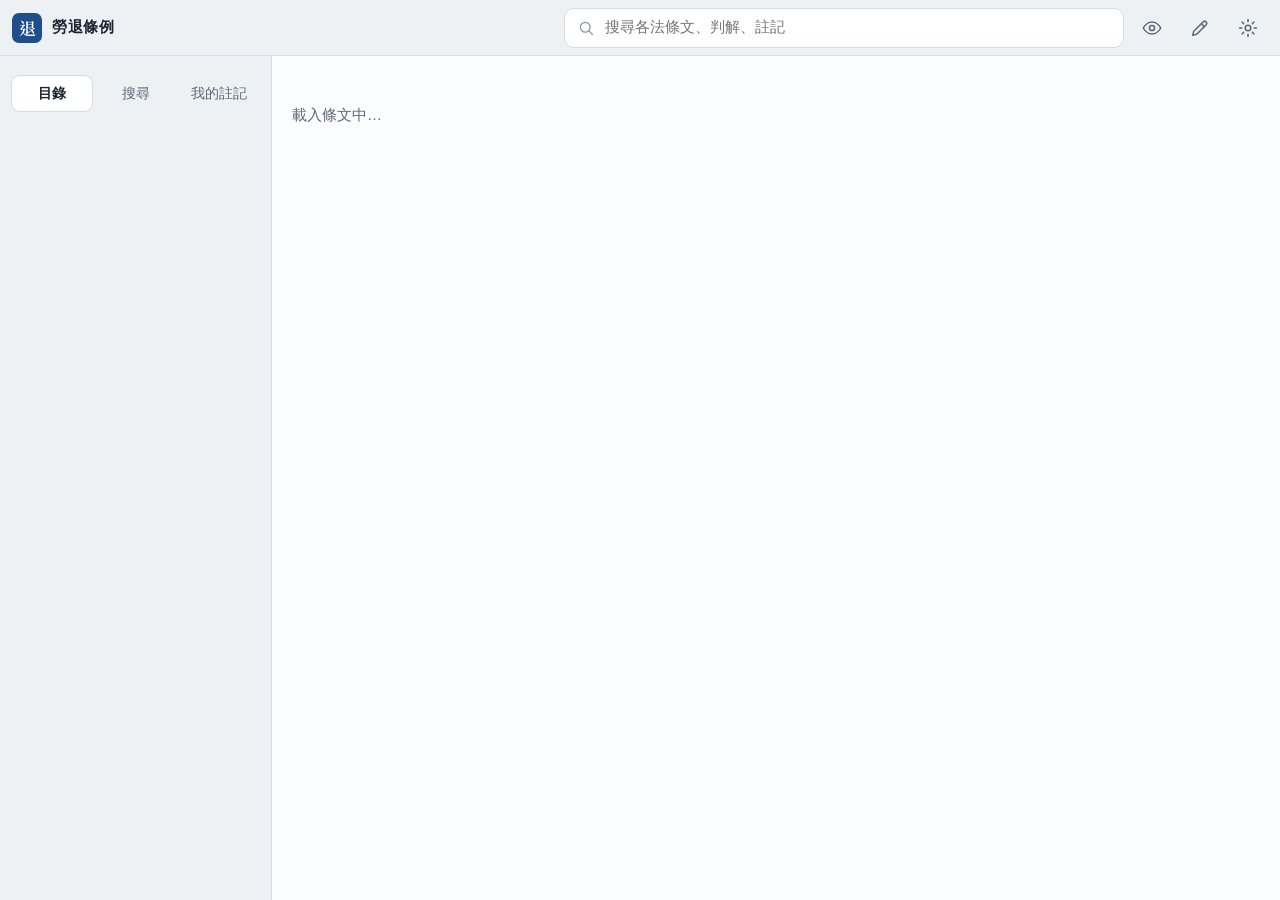
==== commit c46affae: "法典註記本：勞退條例、細則、勞基法；條號色塊與條旨、引用條文、行間紅字註記、0.1 細筆、便利貼、註記顯示切換、跨法律搜尋 Co-Authored-By: Claude Opus 5.5 <norep" ====
--- a/index.html
+++ b/index.html
@@ -4,7 +4,7 @@
 <meta charset="utf-8">
 <meta name="viewport" content="width=device-width, initial-scale=1, viewport-fit=cover">
 <title>法典註記本</title>
-<meta name="description" content="強制執行法、民事訴訟法、民法電子法典：條號依章節著色、條旨、紅字行間註記、Apple Pencil 手寫、便利貼、判解函釋、新舊條文對照、立法理由與跨法查詢。">
+<meta name="description" content="勞工退休金條例、施行細則、勞動基準法、民法電子法典：條旨、引用條文、立法理由、新舊對照、手寫與便利貼註記。">
 <meta name="theme-color" content="#f3f5f7" media="(prefers-color-scheme: light)">
 <meta name="theme-color" content="#14181f" media="(prefers-color-scheme: dark)">
 <meta name="apple-mobile-web-app-capable" content="yes">
@@ -26,19 +26,18 @@
     <button class="icon-btn" id="btn-nav" aria-label="目錄" title="目錄">
       <svg viewBox="0 0 24 24" aria-hidden="true"><path d="M4 6h16M4 12h16M4 18h10"/></svg>
     </button>
-    <div class="brand">
-      <span class="brand-mark" id="brand-mark">執</span>
-    </div>
-    <nav class="law-seg" id="law-seg" aria-label="切換法律"></nav>
+    <button class="brand" id="brand" title="法規與目錄">
+      <span class="brand-mark" id="brand-mark">退</span>
+      <span class="brand-name" id="brand-name">勞退條例</span>
+    </button>
     <form class="searchbox" id="search-form" role="search" autocomplete="off">
       <svg viewBox="0 0 24 24" aria-hidden="true"><circle cx="11" cy="11" r="6.5"/><path d="M16 16l4.5 4.5"/></svg>
-      <input type="search" id="q" placeholder="跨法搜尋，或輸入 強執4-1、民訴402" enterkeyhint="search">
+      <input type="search" id="q" placeholder="搜尋各法條文、判解、註記" enterkeyhint="search">
     </form>
-    <button class="icon-btn" id="btn-eye" aria-pressed="false" title="隱藏我的註記" aria-label="顯示或隱藏我的註記"></button>
-    <button class="icon-btn" id="btn-stk" aria-pressed="false" title="貼便利貼" aria-label="貼便利貼">
-      <svg viewBox="0 0 24 24" aria-hidden="true"><path d="M5 4h14v10l-5 6H5z"/><path d="M14 20v-6h5"/><path d="M8.5 8.5h7M8.5 11.5h4"/></svg>
+    <button class="icon-btn" id="btn-eye" aria-pressed="false" title="隱藏我的註記" aria-label="顯示或隱藏我的註記">
+      <svg viewBox="0 0 24 24" aria-hidden="true"><path d="M2.5 12s3.5-6.5 9.5-6.5S21.5 12 21.5 12 18 18.5 12 18.5 2.5 12 2.5 12z"/><circle cx="12" cy="12" r="2.8"/></svg>
     </button>
-    <button class="icon-btn" id="btn-ink" aria-pressed="false" title="手寫工具（Apple Pencil）" aria-label="手寫工具">
+    <button class="icon-btn" id="btn-ink" aria-pressed="false" title="手寫模式（Apple Pencil）" aria-label="手寫模式">
       <svg viewBox="0 0 24 24" aria-hidden="true"><path d="M4 20l1.2-4.4L15.6 5.2a2 2 0 0 1 2.8 0l.4.4a2 2 0 0 1 0 2.8L8.4 18.8z"/><path d="M13.5 7.3l3.2 3.2"/></svg>
     </button>
     <button class="icon-btn" id="btn-settings" aria-label="設定" title="設定與備份">
@@ -47,6 +46,7 @@
   </header>
 
   <aside class="sidebar" id="sidebar" aria-label="導覽">
+    <nav class="law-tabs" id="law-tabs" aria-label="法規"></nav>
     <nav class="seg" role="tablist">
       <button role="tab" data-side="toc" aria-selected="true">目錄</button>
       <button role="tab" data-side="search" aria-selected="false">搜尋</button>
@@ -79,8 +79,7 @@
     <div class="d-text" id="d-text"></div>
     <nav class="tabs" role="tablist">
       <button role="tab" data-tab="rulings" aria-selected="true">判解・函釋 <b id="t-rulings"></b></button>
-      <button role="tab" data-tab="history" aria-selected="false">新舊對照 <b id="t-history"></b></button>
-      <button role="tab" data-tab="reason" aria-selected="false">立法理由 <b id="t-reason"></b></button>
+      <button role="tab" data-tab="history" aria-selected="false">沿革・理由 <b id="t-history"></b></button>
       <button role="tab" data-tab="notes" aria-selected="false">我的註記 <b id="t-notes"></b></button>
     </nav>
     <div class="d-body" id="d-body"></div>
@@ -88,49 +87,39 @@
 </div>
 
 <div class="inkbar" id="inkbar" hidden>
-  <div class="ink-row" role="toolbar" aria-label="手寫工具">
-    <span class="segs ink-tools">
-      <button type="button" data-tool="pen" aria-pressed="true">筆</button>
-      <button type="button" data-tool="marker" aria-pressed="false">螢光筆</button>
-      <button type="button" data-tool="eraser" aria-pressed="false">橡皮擦</button>
-    </span>
+  <div class="ink-tools" role="toolbar" aria-label="手寫工具">
     <span class="ink-colors" id="ink-colors"></span>
+    <button data-tool="eraser" class="tool-txt" aria-pressed="false" title="橡皮擦">擦</button>
+    <button data-tool="stk" class="tool-txt" aria-pressed="false" title="便利貼">貼</button>
     <span class="ink-sep"></span>
-    <button type="button" data-act="undo" class="tool-txt" title="復原">復原</button>
-    <button type="button" data-act="redo" class="tool-txt" title="重做">重做</button>
-    <button type="button" data-act="done" class="tool-txt primary">完成</button>
+    <button data-act="undo" class="tool-txt" title="復原">復原</button>
+    <button data-act="finger" class="tool-txt" aria-pressed="false" title="允許手指書寫">手指</button>
+    <button data-act="done" class="tool-txt primary">完成</button>
   </div>
-  <div class="ink-row" id="ink-width-row">
-    <span class="ink-lbl">粗細</span>
-    <span class="ink-presets" id="ink-presets"></span>
-    <input type="range" id="ink-width" min="0.05" max="3" step="0.05" value="0.3" aria-label="筆寬（mm）">
-    <span class="ink-val" id="ink-width-val">0.30 mm</span>
-    <span class="ink-preview" id="ink-preview" aria-hidden="true"><i></i></span>
-    <span class="ink-sep"></span>
-    <button type="button" data-act="pressure" class="tool-txt" aria-pressed="true" title="依筆壓改變粗細">壓感</button>
-    <button type="button" data-act="finger" class="tool-txt" aria-pressed="false" title="允許手指書寫">手指</button>
-    <button type="button" data-act="pencil" class="tool-txt" aria-pressed="true" title="不在手寫模式時，Apple Pencil 也可直接書寫">Pencil 隨時寫</button>
+  <div class="ink-width">
+    <span class="w-lbl">筆寬</span>
+    <input type="range" id="w-range" min="0" max="100" step="1" aria-label="筆寬">
+    <b id="w-val">0.6</b><small>px</small>
+    <span class="w-prev-box"><i id="w-prev"></i></span>
+    <span class="w-presets" id="w-presets"></span>
   </div>
 </div>
 
 <div class="popover" id="hl-pop" hidden role="dialog" aria-label="劃線與註記">
   <div class="pop-note" id="pop-note" hidden></div>
   <div class="pop-row">
-    <button data-hl="y" class="hl-sw hl-y" title="黃色螢光" aria-label="黃色螢光"></button>
-    <button data-hl="g" class="hl-sw hl-g" title="綠色螢光" aria-label="綠色螢光"></button>
-    <button data-hl="b" class="hl-sw hl-b" title="藍色螢光" aria-label="藍色螢光"></button>
-    <button data-hl="p" class="hl-sw hl-p" title="粉色螢光" aria-label="粉色螢光"></button>
-    <button data-hl="u" class="hl-sw hl-u" title="紅色底線" aria-label="紅色底線">U</button>
-    <button data-hl="note-up" class="pop-txt red" data-new title="紅色小字註記寫在文字上方">紅字↑</button>
-    <button data-hl="note-down" class="pop-txt red" data-new title="紅色小字註記寫在文字下方">紅字↓</button>
-    <button data-hl="note" class="pop-txt" data-exist>加註</button>
-    <button data-hl="flip" class="pop-txt" data-exist title="註記改放上方／下方">上↕下</button>
-    <button data-hl="del" class="pop-txt danger" data-exist>刪除</button>
+    <button data-hl="y" class="hl-sw hl-y" title="黃色螢光"></button>
+    <button data-hl="g" class="hl-sw hl-g" title="綠色螢光"></button>
+    <button data-hl="b" class="hl-sw hl-b" title="藍色螢光"></button>
+    <button data-hl="p" class="hl-sw hl-p" title="粉色螢光"></button>
+    <button data-hl="u" class="hl-sw hl-u" title="紅色底線">U</button>
+    <button data-hl="note" class="pop-txt">加註</button>
+    <button data-hl="stk" class="pop-txt">便利貼</button>
+    <button data-hl="del" class="pop-txt danger" hidden>刪除</button>
   </div>
 </div>
 
-<div class="popover ref-pop" id="ref-pop" hidden role="dialog" aria-label="引用條文"></div>
-<div class="popover stk-pop" id="stk-pop" hidden role="dialog" aria-label="便利貼選項"></div>
+<div class="popover x-pop" id="x-pop" hidden role="dialog" aria-label="引用條文"></div>
 
 <dialog class="modal" id="modal">
   <form method="dialog" class="modal-card" id="modal-form">
--- a/css/app.css
+++ b/css/app.css
@@ -1,4 +1,4 @@
-/* 法典註記本　版面：上方工具列＋三欄（目錄｜條文閱讀｜條文詳細），iPad 直向時目錄改為抽屜、詳細改為側頁 */
+/* 版面：上方工具列＋三欄（目錄｜條文閱讀｜條文詳細），iPad 直向時目錄改為抽屜、詳細改為側頁 */
 :root {
   --bg: #eef1f4;          /* 介面底色：微冷的紙灰 */
   --page: #fbfcfd;        /* 閱讀頁面 */
@@ -22,14 +22,7 @@
   --hl-p: rgba(255, 110, 170, .28);
   --hl-u: #c8402f;
   --shadow: 0 1px 2px rgba(20, 32, 48, .06), 0 6px 24px rgba(20, 32, 48, .08);
-  --pen-k: #1b1b1b; --pen-ink: #1f3a6e; --pen-red: #d0021b; --pen-blue: #1565c0; --pen-green: #16805f; --pen-purple: #6a3d9a; --pen-orange: #d35400;
-  --pen-mark: rgba(255, 200, 0, .38); --pen-mg: rgba(60, 200, 120, .32); --pen-mp: rgba(255, 100, 170, .30); --pen-mb: rgba(70, 150, 255, .28);
-  --note: #d0021b;        /* 紅字註記 */
-  --note-soft: rgba(208, 2, 27, .08);
-  /* 條號章節色（反白底色，白字） */
-  --g0: #2b5ea7; --g1: #7246a8; --g2: #127a68; --g3: #a6532b; --g4: #1a7a99; --g5: #946200;
-  --g6: #5f6f1f; --g7: #a83e6e; --g8: #4250b5; --g9: #2f7d3b; --g10: #8e3c99; --g11: #56606e;
-  --badge-fg: #fff;
+  --pen-ink: #1f3a6e; --pen-red: #c0392b; --pen-green: #16805f; --pen-mark: rgba(255, 200, 0, .38);
 
   --font-law: "Noto Serif TC", "Songti TC", "PMingLiU", "MingLiU", serif;
   --font-ui: -apple-system, BlinkMacSystemFont, "PingFang TC", "Noto Sans TC", "Microsoft JhengHei", sans-serif;
@@ -53,11 +46,7 @@
     --hl-y: rgba(255, 208, 0, .26); --hl-g: rgba(64, 200, 140, .24);
     --hl-b: rgba(90, 160, 255, .26); --hl-p: rgba(255, 110, 170, .24); --hl-u: #f08b7d;
     --shadow: 0 1px 2px rgba(0,0,0,.3), 0 8px 28px rgba(0,0,0,.35);
-    --pen-k: #e8e8e8; --pen-ink: #9cc0f5; --pen-red: #ff7a72; --pen-blue: #7fb2ff; --pen-green: #5fd3a8; --pen-purple: #c7a2f0; --pen-orange: #ffad66;
-    --pen-mark: rgba(255, 210, 60, .30); --pen-mg: rgba(80, 220, 140, .26); --pen-mp: rgba(255, 120, 180, .26); --pen-mb: rgba(90, 160, 255, .28);
-    --note: #ff7a72; --note-soft: rgba(255, 122, 114, .10);
-    --g0: #3a6fbf; --g1: #8458bd; --g2: #198a76; --g3: #b5623a; --g4: #238aab; --g5: #a87400;
-    --g6: #6e7f2a; --g7: #b84d7e; --g8: #5161c4; --g9: #3a8c47; --g10: #9d4ba8; --g11: #66717f;
+    --pen-ink: #9cc0f5; --pen-red: #ff8a7a; --pen-green: #5fd3a8; --pen-mark: rgba(255, 210, 60, .30);
     color-scheme: dark;
   }
 }
@@ -72,11 +61,7 @@
   --hl-y: rgba(255, 208, 0, .26); --hl-g: rgba(64, 200, 140, .24);
   --hl-b: rgba(90, 160, 255, .26); --hl-p: rgba(255, 110, 170, .24); --hl-u: #f08b7d;
   --shadow: 0 1px 2px rgba(0,0,0,.3), 0 8px 28px rgba(0,0,0,.35);
-  --pen-k: #e8e8e8; --pen-ink: #9cc0f5; --pen-red: #ff7a72; --pen-blue: #7fb2ff; --pen-green: #5fd3a8; --pen-purple: #c7a2f0; --pen-orange: #ffad66;
-  --pen-mark: rgba(255, 210, 60, .30); --pen-mg: rgba(80, 220, 140, .26); --pen-mp: rgba(255, 120, 180, .26); --pen-mb: rgba(90, 160, 255, .28);
-  --note: #ff7a72; --note-soft: rgba(255, 122, 114, .10);
-  --g0: #3a6fbf; --g1: #8458bd; --g2: #198a76; --g3: #b5623a; --g4: #238aab; --g5: #a87400;
-  --g6: #6e7f2a; --g7: #b84d7e; --g8: #5161c4; --g9: #3a8c47; --g10: #9d4ba8; --g11: #66717f;
+--pen-ink: #9cc0f5; --pen-red: #ff8a7a; --pen-green: #5fd3a8; --pen-mark: rgba(255, 210, 60, .30);
   color-scheme: dark;
 }
 :root[data-theme="sepia"] {
@@ -234,15 +219,10 @@
 @keyframes flash { from { background: var(--amber-soft); } to { background: transparent; } }
 .art-head { display: flex; align-items: center; gap: 8px; flex-wrap: wrap; margin-bottom: .15em; }
 .ano {
-  --gc: var(--accent);
-  border: 0; background: var(--gc); color: var(--badge-fg, #fff);
-  padding: .12em .6em .1em; border-radius: .38em;
-  font: 700 .9em/1.45 var(--font-law); letter-spacing: .04em;
-  box-shadow: 0 1px 0 rgba(0,0,0,.08);
-}
-.ano:hover { filter: brightness(1.08); }
-.ano:active { transform: translateY(1px); }
-.acap { font: 500 .8em/1.5 var(--font-law); color: var(--muted); margin: .05em 0 .3em .1em; letter-spacing: .02em; }
+  border: 0; background: transparent; padding: 0;
+  font: 700 .95em/1.4 var(--font-law); color: var(--accent); letter-spacing: .02em;
+}
+.ano:hover { text-decoration: underline; text-underline-offset: 3px; }
 .chips { display: flex; gap: 5px; flex-wrap: wrap; font: 12px/1 var(--font-ui); }
 .chip {
   display: inline-flex; align-items: center; gap: 3px;
@@ -308,42 +288,27 @@
 }
 .pend-note { margin: .4em 0 0 1.6em; font: .78em/1.5 var(--font-ui); color: var(--amber); }
 
-/* 手寫覆蓋層（蓋住整條條文；筆畫由閱讀區接收，覆蓋層不攔截點選） */
-.ink-layer { position: absolute; left: 0; top: 0; width: 100%; height: 100%; pointer-events: none; z-index: 3; }
-body.inking .reader { cursor: crosshair; }
-body.inking .art { -webkit-user-select: none; user-select: none; outline: 1px dashed var(--line); outline-offset: -1px; }
+/* 手寫覆蓋層 */
+.ink-layer { position: absolute; left: 0; top: 0; width: 100%; height: 100%; pointer-events: none; z-index: 2; }
+body.inking .ink-layer { pointer-events: auto; touch-action: pan-y; cursor: crosshair; }
+body.inking.finger .ink-layer { touch-action: none; }
+body.inking .art { -webkit-user-select: none; user-select: none; }
+body.inking .art .atext { outline: 1px dashed var(--line); outline-offset: 4px; border-radius: 4px; }
 .ink-warn { margin: .3em 0 0 1.6em; font: 12px var(--font-ui); color: var(--faint); }
-.ink-pad {
-  margin: .4em 0 0 1.6em; border-radius: 6px;
-  background-image: repeating-linear-gradient(to bottom, transparent 0, transparent calc(var(--law-lh) * 1em - 1px), var(--line-soft) calc(var(--law-lh) * 1em - 1px), var(--line-soft) calc(var(--law-lh) * 1em));
-}
-.pad-ctl { display: none; gap: 6px; justify-content: flex-end; margin-top: .3em; position: relative; z-index: 4; }
-body.inking .pad-ctl { display: flex; }
-.pad-ctl button { font: 12px var(--font-ui); border: 1px dashed var(--line); background: var(--page); color: var(--muted); border-radius: 7px; padding: 3px 9px; }
 
 .inkbar {
   position: fixed; z-index: 50; left: 50%; transform: translateX(-50%);
-  bottom: calc(14px + env(safe-area-inset-bottom, 0px));
-  width: max-content; max-width: calc(100vw - 16px);
+  bottom: calc(16px + env(safe-area-inset-bottom, 0px));
   background: var(--raise); border: 1px solid var(--line); border-radius: 16px; box-shadow: var(--shadow);
-  padding: 8px 10px; display: flex; flex-direction: column; gap: 7px;
-}
-.ink-row { display: flex; align-items: center; gap: 6px; flex-wrap: wrap; justify-content: center; }
-.ink-row[hidden] { display: none; }
-.ink-colors { display: inline-flex; gap: 5px; align-items: center; }
-.ink-hint-inline { font-size: 12px; color: var(--muted); padding: 0 4px; }
-.sw { width: 28px; height: 28px; border-radius: 50%; border: 2px solid var(--raise); box-shadow: 0 0 0 1px var(--line); background: var(--sw); padding: 0; }
+  padding: 8px 10px 6px;
+}
+.ink-tools { display: flex; align-items: center; gap: 6px; }
+.ink-hint { margin: 4px 0 0; text-align: center; font-size: 11px; color: var(--faint); }
+.sw { width: 32px; height: 32px; border-radius: 50%; border: 2px solid var(--raise); box-shadow: 0 0 0 1px var(--line); }
 .sw[aria-pressed="true"] { box-shadow: 0 0 0 2px var(--accent); }
-.ink-lbl { font-size: 12px; color: var(--muted); }
-.ink-presets { display: inline-flex; gap: 3px; }
-.pchip { min-width: 34px; height: 28px; border-radius: 7px; border: 1px solid var(--line); background: var(--page); font: 12px var(--font-num); font-variant-numeric: tabular-nums; padding: 0 5px; color: var(--ink); }
-.pchip[aria-pressed="true"] { background: var(--accent); color: var(--page); border-color: var(--accent); }
-#ink-width { width: 130px; accent-color: var(--accent); }
-.ink-val { font: 12px var(--font-num); font-variant-numeric: tabular-nums; min-width: 58px; color: var(--ink); }
-.ink-preview { display: inline-grid; place-items: center; width: 44px; height: 28px; border-radius: 7px; background: var(--page); border: 1px solid var(--line-soft); }
-.ink-preview i { display: block; width: 30px; height: var(--pw, 1px); min-height: .5px; border-radius: 99px; background: var(--pc, var(--pen-red)); }
-.ink-preview.marker i { height: calc(var(--pw) * .9); max-height: 24px; border-radius: 2px; }
-.tool-txt { min-width: 40px; height: 30px; border-radius: 8px; border: 1px solid var(--line); background: var(--page); font-size: 13px; padding: 0 8px; white-space: nowrap; }
+.sw-ink { background: #1f3a6e; } .sw-red { background: #c0392b; } .sw-green { background: #16805f; }
+.sw-mark { background: #ffd23f; }
+.tool-txt { min-width: 40px; height: 32px; border-radius: 8px; border: 1px solid var(--line); background: var(--page); font-size: 13px; padding: 0 8px; }
 .tool-txt[aria-pressed="true"] { background: var(--accent); color: var(--page); border-color: var(--accent); }
 .tool-txt.primary { background: var(--accent); color: var(--page); border-color: var(--accent); font-weight: 600; }
 .ink-sep { width: 1px; height: 22px; background: var(--line); margin: 0 2px; }
@@ -515,150 +480,6 @@
 }
 .scrim { position: fixed; inset: 0; background: rgba(10, 16, 24, .32); z-index: 34; }
 
-/* ---------- 法律切換、法規標題 ---------- */
-.law-seg { display: inline-flex; background: var(--line-soft); border-radius: 10px; padding: 3px; gap: 2px; flex: none; }
-.law-seg button { border: 0; background: transparent; color: var(--muted); border-radius: 8px; padding: 6px 11px; font-size: 14px; white-space: nowrap; }
-.law-seg button[aria-pressed="true"] { background: var(--raise); color: var(--ink); font-weight: 650; box-shadow: 0 0 0 1px var(--line); }
-.law-seg .ls-short { display: none; }
-.law-head { margin: 1.2em 0 .4em; padding-bottom: .5em; }
-.law-head h1 { font: 700 1.7em/1.25 var(--font-law); letter-spacing: .16em; margin: 0; }
-.law-head p { margin: .35em 0 0; font: 13px/1.5 var(--font-ui); color: var(--muted); }
-.law-head i { font-style: normal; color: var(--faint); }
-.toc-law { font: 700 16px var(--font-law); letter-spacing: .1em; padding: 8px 10px 4px; }
-.gdot { width: 9px; height: 9px; border-radius: 3px; background: var(--gc); flex: none; align-self: center; }
-.gh { border-left: 4px solid var(--gc); padding-left: .5em; }
-.h-part.gh { border-bottom-color: var(--gc); }
-
-/* ---------- 行間紅字註記 ---------- */
-.nw { white-space: nowrap; }
-.slot { display: inline-block; width: 0; height: 0; vertical-align: baseline; }
-.ann-layer { position: absolute; left: 0; top: 0; width: 100%; height: 0; z-index: 2; pointer-events: none; }
-.ann {
-  position: absolute; visibility: hidden; pointer-events: auto; cursor: pointer;
-  font: 500 .6em/1.3 var(--font-ui); color: var(--note); letter-spacing: .01em;
-  white-space: normal; overflow-wrap: anywhere; word-break: normal;
-}
-.ann.placed { visibility: visible; }
-.hl-r { background: transparent; text-decoration: underline dotted var(--note); text-decoration-thickness: 1.5px; text-underline-offset: .28em; }
-.hl-sw.hl-r { background: var(--page); }
-body.side-tap .ann-layer { display: none; }
-.art-note {
-  font: 500 .7em/1.55 var(--font-ui); color: var(--note); white-space: pre-wrap; overflow-wrap: anywhere;
-  margin: .2em 0 .25em 1.6em; padding: .1em 0 .1em .6em; border-left: 2px solid var(--note); cursor: pointer;
-}
-.art-note[data-note-pos="up"] { margin-bottom: .35em; }
-.pop-txt.red { color: var(--note); border-color: color-mix(in srgb, var(--note) 40%, var(--line)); font-weight: 600; }
-
-/* ---------- 引用條文小字 ---------- */
-.refs { margin: .45em 0 0 1.6em; display: flex; flex-direction: column; gap: .3em; font-family: var(--font-ui); }
-.ref-x {
-  font-size: .7em; line-height: 1.6; color: var(--muted); cursor: pointer;
-  padding: .25em .6em; border-radius: 6px; background: var(--line-soft);
-  display: -webkit-box; -webkit-line-clamp: 3; -webkit-box-orient: vertical; overflow: hidden;
-}
-.ref-x b { color: var(--accent); font-weight: 650; margin-right: .4em; }
-.ref-x i { font-style: normal; color: var(--faint); margin-right: .3em; }
-.ref-x.pending { opacity: .6; }
-.ref-rel { display: flex; flex-wrap: wrap; align-items: center; gap: .3em; font-size: .68em; }
-.ref-rel .lbl { color: var(--faint); letter-spacing: .08em; margin-right: .1em; }
-.rchip { border: 1px solid var(--line); background: var(--raise); color: var(--accent); border-radius: 999px; padding: .12em .65em; font: inherit; font-variant-numeric: tabular-nums; }
-.rchip.same { color: var(--ink); }
-.ref-rul {
-  font-size: .7em; line-height: 1.6; color: var(--ink); cursor: pointer;
-  padding: .25em .6em; border-left: 3px solid var(--amber); background: var(--amber-soft); border-radius: 0 6px 6px 0;
-  display: -webkit-box; -webkit-line-clamp: 2; -webkit-box-orient: vertical; overflow: hidden;
-}
-.ref-rul b { color: var(--amber); margin-right: .4em; }
-a.xref.ext { text-decoration-style: dotted; text-decoration-color: var(--accent); }
-.ref-pop { width: min(460px, calc(100vw - 16px)); padding: 0; }
-.rp-scroll { max-height: min(60vh, 520px); overflow-y: auto; padding: 10px 14px; }
-.rp-item + .rp-item { border-top: 1px solid var(--line-soft); margin-top: 8px; padding-top: 8px; }
-.rp-item header b { font: 700 15px var(--font-law); color: var(--accent); }
-.rp-item header small { color: var(--muted); margin-left: 4px; }
-.rp-text { font: 15px/1.8 var(--font-law); margin: 6px 0 8px; }
-.rp-text p { margin: 0 0 .3em; }
-
-/* ---------- 顯示／隱藏我的註記 ---------- */
-.chip.c-eye { background: var(--note-soft); color: var(--note); gap: 4px; }
-.chip.c-eye svg { width: 14px; height: 14px; }
-.chip.c-eye[aria-pressed="false"] { background: var(--line-soft); color: var(--faint); }
-body.hw-note .mine-hidden .ann-layer, body.hw-note .mine-hidden .art-note, body.hw-note .mine-hidden .pside { display: none !important; }
-body.hw-note .mine-hidden .slot { height: 0 !important; vertical-align: baseline !important; }
-body.hw-note .mine-hidden .hl-r { text-decoration: none; }
-body.hw-ink .mine-hidden .ink-layer, body.hw-ink .mine-hidden .ink-pad { display: none; }
-body.hw-stk .mine-hidden .stk-layer { display: none; }
-body.hw-hl .mine-hidden .hl { background: transparent; text-decoration: none; }
-body.hw-hl .mine-hidden .hl[data-n]::after { display: none; }
-#btn-eye[aria-pressed="true"] { background: var(--note); color: #fff; }
-
-/* ---------- 便利貼 ---------- */
-.stk-layer { position: absolute; left: 0; top: 0; width: 100%; height: 0; z-index: 4; }
-.sticky {
-  --op: .35; --sc: 255, 214, 64;
-  position: absolute; display: flex; flex-direction: column; min-width: 5em;
-  background: rgba(var(--sc), var(--op));
-  border: 1px solid rgba(var(--sc), calc(var(--op) + .35));
-  border-radius: 4px 4px 4px 12px; box-shadow: 0 2px 10px rgba(20, 32, 48, .10);
-  font: .74em/1.55 var(--font-ui); color: #2a2205;
-}
-.sticky.st-y { --sc: 255, 214, 64; } .sticky.st-p { --sc: 255, 140, 180; } .sticky.st-b { --sc: 110, 170, 255; }
-.sticky.st-g { --sc: 100, 210, 140; } .sticky.st-o { --sc: 255, 165, 80; } .sticky.st-w { --sc: 250, 250, 250; }
-.sticky.min { min-width: 0; border-radius: 6px; }
-.stk-bar { display: flex; align-items: center; gap: 2px; height: 1.9em; padding: 0 2px 0 6px; cursor: grab; touch-action: none; flex: none; }
-.sticky.dragging { opacity: .85; box-shadow: 0 8px 24px rgba(20, 32, 48, .22); }
-.sticky.dragging .stk-bar { cursor: grabbing; }
-.stk-grip { flex: 1; height: 6px; min-width: 14px; background-image: radial-gradient(circle, rgba(0,0,0,.3) 1px, transparent 1.3px); background-size: 5px 5px; opacity: .7; }
-.stk-mini { font-size: .92em; white-space: nowrap; padding-right: 4px; }
-.stk-b { border: 0; background: transparent; width: 1.8em; height: 1.8em; border-radius: 5px; color: var(--ink); font: 600 1em/1 var(--font-ui); padding: 0; }
-.stk-b:hover { background: rgba(0,0,0,.07); }
-.stk-body { flex: 1; min-height: 0; overflow: auto; padding: 0 .6em .5em; white-space: pre-wrap; overflow-wrap: anywhere; cursor: text; }
-.stk-body .tx {
-  /* 便利貼文字本身有較不透明的底，空白處仍透明，不太遮住條文 */
-  background: rgba(var(--sc), .86); color: #2a2205; border-radius: 2px; padding: .05em .25em;
-  -webkit-box-decoration-break: clone; box-decoration-break: clone;
-}
-.stk-body .ph { color: rgba(42, 34, 5, .55); font-style: italic; }
-.sticky.editing { background: rgba(var(--sc), .92); }
-.sticky.editing .stk-ta { color: #2a2205; }
-.stk-ta { width: 100%; height: 100%; border: 0; outline: none; resize: none; background: transparent; font: inherit; color: inherit; padding: 0; }
-.stk-rs { position: absolute; right: 0; bottom: 0; width: 18px; height: 18px; cursor: nwse-resize; touch-action: none;
-  background: linear-gradient(135deg, transparent 55%, rgba(0,0,0,.25) 56%, rgba(0,0,0,.25) 62%, transparent 63%, transparent 72%, rgba(0,0,0,.25) 73%, rgba(0,0,0,.25) 79%, transparent 80%); }
-body.placing .reader, body.placing .art { cursor: copy; }
-body.placing .art:hover { background: var(--amber-soft); }
-.stk-pop { padding: 10px 12px; gap: 10px; }
-.stk-sw { width: 28px; height: 28px; border-radius: 7px; border: 1px solid var(--line); --sc: 255, 214, 64; background: rgba(var(--sc), .7); padding: 0; }
-.stk-sw.st-y { --sc: 255, 214, 64; } .stk-sw.st-p { --sc: 255, 140, 180; } .stk-sw.st-b { --sc: 110, 170, 255; }
-.stk-sw.st-g { --sc: 100, 210, 140; } .stk-sw.st-o { --sc: 255, 165, 80; } .stk-sw.st-w { --sc: 250, 250, 250; }
-.stk-sw.on { box-shadow: 0 0 0 2px var(--accent); }
-span.stk-sw { display: inline-block; width: 12px; height: 12px; border-radius: 3px; margin-right: 6px; vertical-align: -1px; }
-.stk-op { display: flex; align-items: center; gap: 8px; font-size: 13px; color: var(--muted); }
-.stk-op input { flex: 1; accent-color: var(--accent); }
-
-/* ---------- 詳細面板：立法理由、顏色 ---------- */
-.d-title span { display: inline-block; align-self: flex-start; --gc: var(--accent); background: var(--gc); color: var(--badge-fg, #fff); padding: 1px 9px; border-radius: 7px; font-size: 16px; }
-.d-text .acap { font-size: .86em; margin: 0 0 .3em; }
-.reason { background: var(--raise); border: 1px solid var(--line-soft); border-radius: 12px; padding: 10px 12px; margin-bottom: 10px; }
-.reason.has { border-color: color-mix(in srgb, var(--jade) 40%, var(--line-soft)); }
-.reason header { display: flex; align-items: center; gap: 8px; margin-bottom: 4px; }
-.reason .hist { font-size: 12.5px; color: var(--muted); line-height: 1.6; margin: 0 0 6px; }
-.why-text { font: 14.5px/1.8 var(--font-law); white-space: pre-wrap; margin-bottom: 8px; }
-.why-text .empty { font: 13px var(--font-ui); padding: 0; }
-.why-peek { margin-top: 10px; background: var(--raise); border-radius: 10px; padding: 9px 11px; font-size: 13px; }
-.why-peek p { margin: 4px 0; font: 14px/1.75 var(--font-law); white-space: pre-wrap; }
-.swatches { display: flex; flex-wrap: wrap; gap: 6px; }
-.cs { border: 1px solid var(--line); background: var(--raise); border-radius: 8px; padding: 3px; }
-.cs span { display: grid; place-items: center; min-width: 26px; height: 22px; border-radius: 5px; background: var(--gc); color: #fff; font-size: 11px; padding: 0 5px; }
-.cs.on { border-color: var(--accent); box-shadow: 0 0 0 1px var(--accent); }
-textarea.note.tall { min-height: 16em; }
-.chk { flex-direction: row; align-items: center; gap: 8px; font-size: 14px; }
-.chk-row { display: flex; flex-wrap: wrap; gap: 4px 12px; font-size: 13px; justify-content: flex-end; }
-.chk-row label { display: inline-flex; align-items: center; gap: 4px; white-space: nowrap; }
-.help { margin: 0; padding-left: 1.2em; font-size: 14px; line-height: 1.75; }
-.help li { margin-bottom: 6px; }
-.res-law { margin: 14px 4px 2px; font: 700 14px var(--font-law); color: var(--ink); letter-spacing: .08em; border-bottom: 1px solid var(--line); padding-bottom: 3px; }
-.res small { color: var(--muted); font-size: 12px; margin-left: 4px; }
-.res.jump { background: var(--accent-soft); margin-bottom: 4px; }
-
 /* ---------- 響應式 ---------- */
 @media (max-width: 1100px) {
   .app { grid-template-columns: minmax(0,1fr) auto; grid-template-areas: "top top" "read detail"; }
@@ -671,21 +492,8 @@
   .sidebar.open { transform: none; }
   :root { --detail-w: min(50vw, 480px); }
 }
-@media (max-width: 1180px) {
-  .law-seg .ls-full { display: none; }
-  .law-seg .ls-short { display: inline; }
-}
 @media (max-width: 760px) {
-  .brand { display: none; }
-  .law-seg button { padding: 6px 8px; font-size: 13px; }
-  .topbar { gap: 4px; }
-  .topbar .icon-btn { width: 36px; }
-  #ink-width { width: 96px; }
-  .searchbox { flex: 0 0 38px; padding: 0 9px; margin-left: 0; cursor: pointer; }
-  .searchbox input { opacity: 0; }
-  .searchbox:focus-within { position: absolute; z-index: 6; left: 8px; right: 8px; flex: none; max-width: none; box-shadow: var(--shadow); }
-  .searchbox:focus-within input { opacity: 1; }
-  .topbar { position: relative; }
+  .brand-name { display: none; }
   .app { grid-template-columns: minmax(0,1fr); grid-template-areas: "top" "read"; }
   .detail {
     position: fixed; z-index: 36; inset: calc(var(--top-h) + env(safe-area-inset-top, 0px)) 0 0 0; width: auto;
@@ -703,3 +511,158 @@
   .app { position: static; display: block; }
   .reader { overflow: visible; }
 }
+
+/* ======================================================================
+   多法規、條號色塊、條旨、引用條文、行間紅字、便利貼、顯示／隱藏
+   ====================================================================== */
+:root {
+  --note-red: #c62828;
+  --pen-black: #1a1a1a; --pen-blue: #1565c0; --pen-markp: rgba(255, 110, 170, .34);
+  --on-ch: #ffffff;
+  --ch0: #1f5fa8; --ch1: #0f7a62; --ch2: #b4541b; --ch3: #7b3fa0; --ch4: #b3364d; --ch5: #2f7d32;
+  --ch6: #8a6500; --ch7: #00708a; --ch8: #4d55b0; --ch9: #a3456f; --ch10: #56702a; --ch11: #6b4f3a;
+  --stk-y: rgba(255, 214, 64, .26); --stk-g: rgba(64, 200, 140, .22); --stk-b: rgba(80, 150, 255, .20); --stk-p: rgba(255, 110, 170, .20); --stk-c: rgba(127, 127, 127, .05);
+}
+@media (prefers-color-scheme: dark) {
+  :root:not([data-theme="light"]):not([data-theme="sepia"]) {
+    --note-red: #ff8a80; --pen-black: #e8e8e8; --pen-blue: #82b1ff; --on-ch: #10151b;
+    --ch0: #8fb8ee; --ch1: #6fd0b0; --ch2: #f0a070; --ch3: #c9a0e8; --ch4: #f08da0; --ch5: #8fd492;
+    --ch6: #e6c35c; --ch7: #6fd0e6; --ch8: #a8aef0; --ch9: #eba0c4; --ch10: #b8d080; --ch11: #d0b498;
+  }
+}
+:root[data-theme="dark"] {
+  --note-red: #ff8a80; --pen-black: #e8e8e8; --pen-blue: #82b1ff; --on-ch: #10151b;
+  --ch0: #8fb8ee; --ch1: #6fd0b0; --ch2: #f0a070; --ch3: #c9a0e8; --ch4: #f08da0; --ch5: #8fd492;
+  --ch6: #e6c35c; --ch7: #6fd0e6; --ch8: #a8aef0; --ch9: #eba0c4; --ch10: #b8d080; --ch11: #d0b498;
+}
+.ch-0 { --c: var(--ch0); } .ch-1 { --c: var(--ch1); } .ch-2 { --c: var(--ch2); } .ch-3 { --c: var(--ch3); }
+.ch-4 { --c: var(--ch4); } .ch-5 { --c: var(--ch5); } .ch-6 { --c: var(--ch6); } .ch-7 { --c: var(--ch7); }
+.ch-8 { --c: var(--ch8); } .ch-9 { --c: var(--ch9); } .ch-10 { --c: var(--ch10); } .ch-11 { --c: var(--ch11); }
+
+/* 品牌／法規切換 */
+.brand { border: 0; background: transparent; padding: 0; cursor: pointer; color: inherit; }
+.law-tabs { display: flex; flex-wrap: wrap; gap: 6px; padding: 10px 12px 0; }
+.law-tab { display: inline-flex; align-items: center; gap: 6px; border: 1px solid var(--line); background: var(--raise); color: var(--muted);
+  border-radius: 999px; padding: 4px 10px 4px 4px; font-size: 13px; }
+.law-tab[aria-pressed="true"] { border-color: var(--accent); color: var(--ink); font-weight: 600; box-shadow: 0 0 0 1px var(--accent); }
+.lt-mark { display: inline-grid; place-items: center; width: 22px; height: 22px; border-radius: 6px; font: 600 13px/1 var(--font-law);
+  background: var(--accent); color: var(--page); }
+.lm-lpa { background: #0f7a62; } .lm-lpar { background: #3f7f9a; } .lm-lsa { background: #b4541b; } .lm-civil { background: #1f4e8c; }
+.res-law { display: flex; align-items: center; gap: 8px; margin: 14px 4px 2px; font-weight: 700; font-size: 14px; }
+.res-g { color: var(--muted); font-size: 12px; margin-left: 4px; }
+.side-f { padding: 4px 4px 0; }
+.ch-dot { width: 9px; height: 9px; border-radius: 3px; background: var(--c); flex: none; align-self: center; }
+
+.law-title { margin: 1.2em 0 .4em; }
+.law-title h1 { font: 700 1.5em/1.3 var(--font-law); letter-spacing: .1em; margin: 0; }
+.law-title p { margin: .3em 0 0; font-size: .75em; color: var(--muted); font-family: var(--font-ui); }
+.h-part.ch-0, .h-part[class*="ch-"] { border-bottom-color: var(--c); color: var(--ink); }
+.h-part[class*="ch-"]::before { content: ""; display: inline-block; width: .5em; height: 1em; margin-right: .45em; vertical-align: -.1em; border-radius: 2px; background: var(--c); }
+
+/* 條號反白色塊與條旨 */
+.ano {
+  background: var(--c, var(--accent)); color: var(--on-ch);
+  padding: .12em .55em; border-radius: .35em; letter-spacing: .04em;
+  font: 700 .9em/1.45 var(--font-law);
+}
+.ano:hover { text-decoration: none; filter: brightness(1.08); }
+.gist { font: .78em/1.5 var(--font-ui); color: var(--c, var(--muted)); margin: .15em 0 .3em .1em; letter-spacing: .02em; }
+.d-badge { background: var(--c, var(--accent)); color: var(--on-ch) !important; padding: 1px 9px; border-radius: 6px; align-self: flex-start; }
+
+/* 他法引用 */
+a.xref.xl { text-decoration-style: dotted; text-decoration-color: var(--c, var(--accent)); }
+.xrefs { margin: .45em 0 0 1.6em; font-family: var(--font-ui); }
+.xrefs summary { cursor: pointer; font-size: .72em; color: var(--muted); list-style: none; display: flex; gap: .5em; align-items: baseline; }
+.xrefs summary::-webkit-details-marker { display: none; }
+.xrefs summary::before { content: "▸"; color: var(--faint); }
+.xrefs[open] summary::before { content: "▾"; }
+.xr-lbl { font-weight: 600; color: var(--c, var(--accent)); white-space: nowrap; }
+.xr-sum { overflow: hidden; text-overflow: ellipsis; white-space: nowrap; }
+.xr-body { margin-top: .3em; padding: .4em .7em; border-left: 2px solid var(--line); }
+.xr { margin-bottom: .45em; font-size: .7em; line-height: 1.6; color: var(--muted); }
+.xr-h { font-weight: 700; color: var(--ink); text-decoration: none; margin-right: .4em; }
+.xr-t { font-family: var(--font-law); }
+.xr-p { display: block; }
+.xr-wait { color: var(--faint); }
+.x-pop { max-width: min(460px, calc(100vw - 16px)); }
+.xp-h { padding: 4px 4px 0; font-size: 14px; } .xp-h small { color: var(--muted); margin-left: 4px; }
+.xp-t { font: 13.5px/1.75 var(--font-law); max-height: 40vh; overflow-y: auto; padding: 2px 4px 6px; border-bottom: 1px solid var(--line-soft); }
+.xp-t p { margin: 0 0 .3em; }
+.pop-txt.primary { background: var(--accent); color: var(--page); border-color: var(--accent); }
+a.pop-txt { display: inline-flex; align-items: center; text-decoration: none; color: var(--ink); }
+
+/* 行間紅字註記（文字上方或下方） */
+.atext.has-iln { line-height: calc(var(--law-lh) + .75); }
+.iln-a { position: relative; display: inline-block; width: 0; height: 1em; vertical-align: baseline; }
+.iln-a::before {
+  content: attr(data-note); position: absolute; left: 0; z-index: 3;
+  font: 500 .54em/1.15 var(--font-ui); color: var(--note-red); white-space: nowrap;
+  max-width: 30em; overflow: hidden; text-overflow: ellipsis; cursor: pointer; letter-spacing: .01em;
+}
+.iln-a[data-pos="up"]::before { bottom: calc(100% + .02em); }
+.iln-a[data-pos="down"]::before { top: calc(100% + .2em); }
+body:not(.side-inline) .iln-a { display: none; }
+.hl-n { background: transparent; border-bottom: 1px dashed var(--note-red); border-radius: 0; }
+.reader { overflow-x: hidden; }
+.note-peek { color: var(--note-red); border-left-color: var(--note-red); background: transparent; font-size: .72em; padding: .2em .6em; -webkit-line-clamp: 4; cursor: pointer; }
+
+/* 手寫：細筆、更多顏色、留白 */
+.art.has-ink, body.inking .art { padding-bottom: 1.7em; }
+.sw-red { background: #c0392b; } .sw-ink { background: #1f3a6e; } .sw-black { background: #1a1a1a; } .sw-blue { background: #1565c0; }
+.sw-green { background: #16805f; } .sw-mark { background: #ffd23f; } .sw-markp { background: #ff8fc0; }
+.ink-colors { display: inline-flex; gap: 6px; }
+.inkbar { max-width: calc(100vw - 16px); }
+.ink-width { display: flex; align-items: center; gap: 8px; margin-top: 6px; font-size: 12px; color: var(--muted); flex-wrap: wrap; justify-content: center; }
+.ink-width input[type=range] { width: 150px; accent-color: var(--accent); }
+.ink-width b { font: 600 13px var(--font-num); color: var(--ink); min-width: 2.2em; text-align: right; }
+.w-prev-box { display: inline-flex; align-items: center; width: 44px; height: 14px; }
+#w-prev { display: block; width: 100%; border-radius: 4px; }
+.w-presets { display: inline-flex; gap: 4px; }
+.tool-txt.wp { min-width: 34px; height: 26px; font: 12px var(--font-num); padding: 0 5px; }
+.tool-txt.wp[aria-pressed="true"] { border-color: var(--accent); color: var(--accent); background: var(--accent-soft); }
+.inkbar.marker .ink-width { opacity: .45; }
+
+/* 便利貼（半透明，不遮住條文） */
+.stk {
+  position: absolute; z-index: 4; min-height: 2em; border-radius: 6px;
+  background: var(--stk-y); border: 1px solid rgba(200, 160, 0, .45);
+  font: .7em/1.5 var(--font-ui); color: var(--ink); cursor: pointer;
+  -webkit-user-select: none; user-select: none; box-shadow: 0 1px 3px rgba(0,0,0,.06);
+}
+.stk-g { background: var(--stk-g); border-color: rgba(20, 140, 100, .45); }
+.stk-b { background: var(--stk-b); border-color: rgba(40, 100, 220, .4); }
+.stk-p { background: var(--stk-p); border-color: rgba(210, 60, 120, .4); }
+.stk-c { background: var(--stk-c); border-color: var(--line); border-style: dashed; }
+.stk.drag { box-shadow: var(--shadow); opacity: .9; }
+.stk-grip { display: flex; align-items: center; justify-content: space-between; height: 1.6em; padding: 0 .3em 0 .5em; cursor: grab; touch-action: none; color: var(--muted); }
+.stk-min { border: 0; background: transparent; color: var(--muted); font-size: 1.1em; line-height: 1; padding: 0 .2em; }
+.stk-body { padding: 0 .65em .45em; white-space: pre-wrap; overflow-wrap: anywhere; }
+.stk.min .stk-body { display: none; }
+.stk.min .stk-grip span { display: none; }
+.stk-dot { display: inline-block; width: 12px; height: 12px; border-radius: 3px; margin-right: 6px; vertical-align: -1px; border: 1px solid var(--line); }
+.stk-dot.stk-y { background: #ffd84a; } .stk-dot.stk-g { background: #5fcf9e; } .stk-dot.stk-b { background: #7fb0ff; } .stk-dot.stk-p { background: #ff9cc8; } .stk-dot.stk-c { background: transparent; }
+
+/* 隱藏自己的註記 */
+.art.off .mine, .d-text.off .mine, .art.off .ink-layer { display: none !important; }
+.art.off mark.hl, .d-text.off mark.hl { background: transparent; text-decoration: none; border-bottom: 0; }
+.art.off mark.hl::after, .d-text.off mark.hl::after { display: none; }
+
+#btn-eye[aria-pressed="true"] { background: var(--amber-soft); color: var(--amber); }
+
+/* 沿革・理由 */
+details.reason { margin: 6px 0 2px; }
+details.reason summary { cursor: pointer; font-size: 12.5px; color: var(--accent); }
+details.reason p { margin: .35em 0; font: 14px/1.75 var(--font-law); color: var(--ink); }
+.tl details.reason { background: var(--raise); border-radius: 8px; padding: 4px 9px; }
+.vfiles { display: flex; gap: 10px; font-size: 12px; margin-top: 2px; }
+.vfiles a { color: var(--accent); text-decoration: none; }
+table.cmp td.cmp-r { font: 13.5px/1.75 var(--font-law); color: var(--muted); }
+table.cmp td.cmp-r b { display: block; font: 600 12px var(--font-ui); color: var(--ink); margin-bottom: 2px; }
+.field > label small { font-weight: 400; letter-spacing: 0; color: var(--faint); margin-left: 4px; }
+@media (max-width: 760px) { .ink-width input[type=range] { width: 110px; } }
+.tool-txt { white-space: nowrap; flex: none; }
+.ink-tools { flex-wrap: wrap; justify-content: center; }
+body.inking .toast { bottom: calc(150px + env(safe-area-inset-bottom, 0px)); }
+.callout a { color: var(--accent); }
+.stk { background-color: var(--stk-y); }
+:root { --stk-y: rgba(255, 214, 64, .32); }
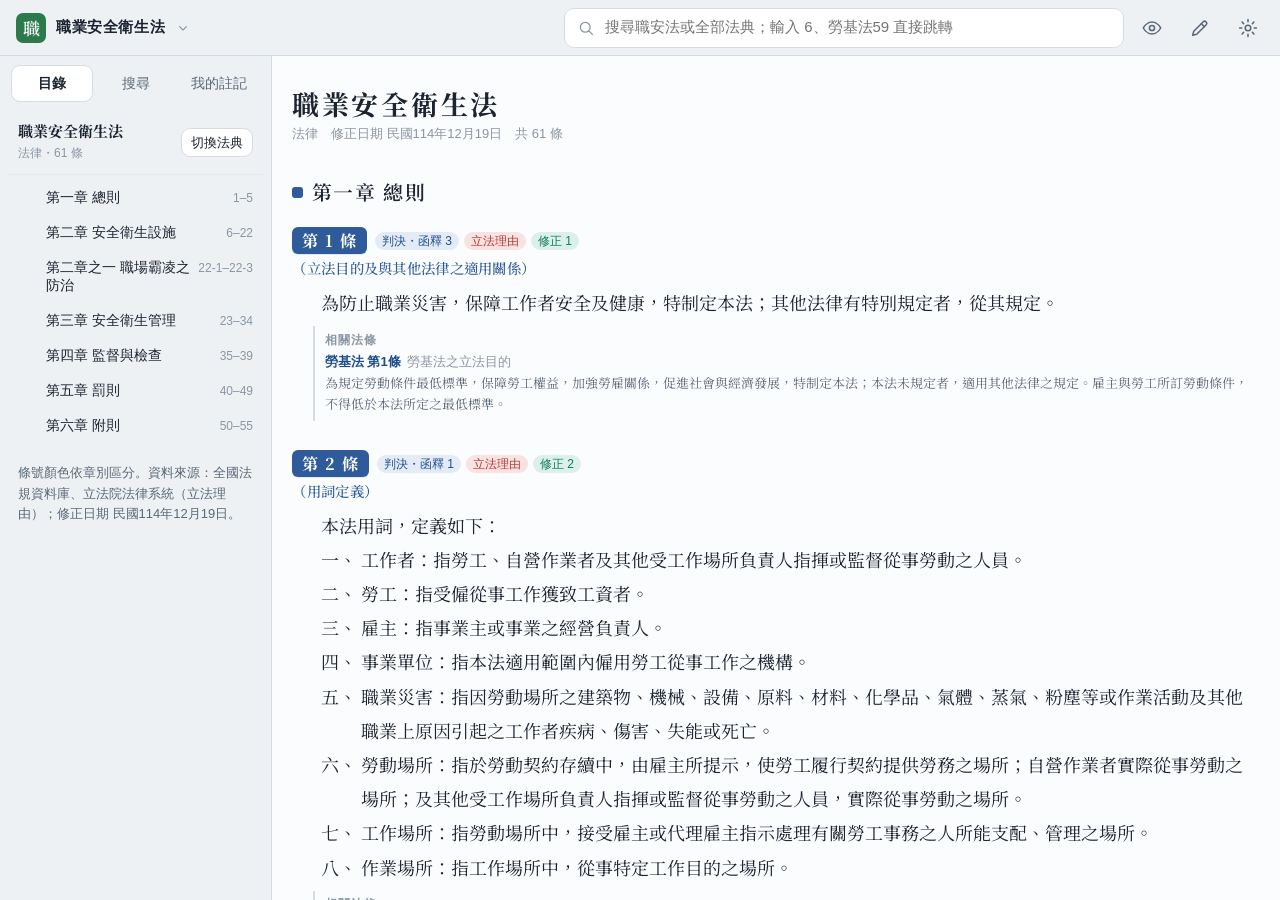
==== commit edf5a132: "法典註記本：多法典閱讀介面與職安法註記功能 - 條號依章別顏色反白，條號下以括號顯示條旨 - 選取文字可加紅色小字註記（文字上方或下方）、劃線、便利貼（半透明、可拖曳） - 我的註記可一鍵顯示／隱藏，" ====
--- a/index.html
+++ b/index.html
@@ -4,7 +4,7 @@
 <meta charset="utf-8">
 <meta name="viewport" content="width=device-width, initial-scale=1, viewport-fit=cover">
 <title>法典註記本</title>
-<meta name="description" content="勞工退休金條例、施行細則、勞動基準法、民法電子法典：條旨、引用條文、立法理由、新舊對照、手寫與便利貼註記。">
+<meta name="description" content="職業安全衛生法及相關勞動法規、民法、刑法電子法典：條號依章別反白上色、條旨、重要判決與函釋、立法理由、新舊條文對照；可用 Apple Pencil 手寫、紅色小字註記、便利貼，並可跨法搜尋。">
 <meta name="theme-color" content="#f3f5f7" media="(prefers-color-scheme: light)">
 <meta name="theme-color" content="#14181f" media="(prefers-color-scheme: dark)">
 <meta name="apple-mobile-web-app-capable" content="yes">
@@ -26,16 +26,18 @@
     <button class="icon-btn" id="btn-nav" aria-label="目錄" title="目錄">
       <svg viewBox="0 0 24 24" aria-hidden="true"><path d="M4 6h16M4 12h16M4 18h10"/></svg>
     </button>
-    <button class="brand" id="brand" title="法規與目錄">
-      <span class="brand-mark" id="brand-mark">退</span>
-      <span class="brand-name" id="brand-name">勞退條例</span>
+    <button class="brand" id="btn-law" title="切換法典（法典書架）" aria-label="切換法典">
+      <span class="brand-mark" id="brand-mark">職</span>
+      <span class="brand-name" id="brand-name">法典註記本</span>
+      <svg class="brand-caret" viewBox="0 0 24 24" aria-hidden="true"><path d="M7 10l5 5 5-5"/></svg>
     </button>
     <form class="searchbox" id="search-form" role="search" autocomplete="off">
       <svg viewBox="0 0 24 24" aria-hidden="true"><circle cx="11" cy="11" r="6.5"/><path d="M16 16l4.5 4.5"/></svg>
-      <input type="search" id="q" placeholder="搜尋各法條文、判解、註記" enterkeyhint="search">
+      <input type="search" id="q" placeholder="搜尋條文、判決、註記；輸入 6、勞基法59 直接跳轉" enterkeyhint="search">
     </form>
-    <button class="icon-btn" id="btn-eye" aria-pressed="false" title="隱藏我的註記" aria-label="顯示或隱藏我的註記">
-      <svg viewBox="0 0 24 24" aria-hidden="true"><path d="M2.5 12s3.5-6.5 9.5-6.5S21.5 12 21.5 12 18 18.5 12 18.5 2.5 12 2.5 12z"/><circle cx="12" cy="12" r="2.8"/></svg>
+    <button class="icon-btn" id="btn-eye" aria-pressed="true" title="隱藏我的註記" aria-label="顯示或隱藏我的註記">
+      <svg viewBox="0 0 24 24" aria-hidden="true" class="eye-on"><path d="M2.5 12s3.5-6.5 9.5-6.5S21.5 12 21.5 12s-3.5 6.5-9.5 6.5S2.5 12 2.5 12z"/><circle cx="12" cy="12" r="2.8"/></svg>
+      <svg viewBox="0 0 24 24" aria-hidden="true" class="eye-off"><path d="M4 4l16 16"/><path d="M9.9 5.8A9.6 9.6 0 0 1 12 5.5c6 0 9.5 6.5 9.5 6.5a17 17 0 0 1-3 3.8M6.6 7.4A16 16 0 0 0 2.5 12S6 18.5 12 18.5a9.2 9.2 0 0 0 3.6-.7"/></svg>
     </button>
     <button class="icon-btn" id="btn-ink" aria-pressed="false" title="手寫模式（Apple Pencil）" aria-label="手寫模式">
       <svg viewBox="0 0 24 24" aria-hidden="true"><path d="M4 20l1.2-4.4L15.6 5.2a2 2 0 0 1 2.8 0l.4.4a2 2 0 0 1 0 2.8L8.4 18.8z"/><path d="M13.5 7.3l3.2 3.2"/></svg>
@@ -46,7 +48,6 @@
   </header>
 
   <aside class="sidebar" id="sidebar" aria-label="導覽">
-    <nav class="law-tabs" id="law-tabs" aria-label="法規"></nav>
     <nav class="seg" role="tablist">
       <button role="tab" data-side="toc" aria-selected="true">目錄</button>
       <button role="tab" data-side="search" aria-selected="false">搜尋</button>
@@ -77,49 +78,65 @@
       </button>
     </header>
     <div class="d-text" id="d-text"></div>
-    <nav class="tabs" role="tablist">
-      <button role="tab" data-tab="rulings" aria-selected="true">判解・函釋 <b id="t-rulings"></b></button>
-      <button role="tab" data-tab="history" aria-selected="false">沿革・理由 <b id="t-history"></b></button>
-      <button role="tab" data-tab="notes" aria-selected="false">我的註記 <b id="t-notes"></b></button>
-    </nav>
+    <nav class="tabs" id="d-tabs" role="tablist"></nav>
     <div class="d-body" id="d-body"></div>
   </section>
 </div>
 
 <div class="inkbar" id="inkbar" hidden>
   <div class="ink-tools" role="toolbar" aria-label="手寫工具">
-    <span class="ink-colors" id="ink-colors"></span>
-    <button data-tool="eraser" class="tool-txt" aria-pressed="false" title="橡皮擦">擦</button>
-    <button data-tool="stk" class="tool-txt" aria-pressed="false" title="便利貼">貼</button>
+    <span class="ink-grp">
+      <button data-color="red" class="sw sw-red" aria-pressed="true" title="紅筆" aria-label="紅筆"></button>
+      <button data-color="blue" class="sw sw-blue" aria-pressed="false" title="藍筆" aria-label="藍筆"></button>
+      <button data-color="black" class="sw sw-black" aria-pressed="false" title="黑筆" aria-label="黑筆"></button>
+      <button data-color="green" class="sw sw-green" aria-pressed="false" title="綠筆" aria-label="綠筆"></button>
+      <button data-color="mark" class="sw sw-mark" aria-pressed="false" title="黃色螢光筆" aria-label="黃色螢光筆"></button>
+      <button data-color="markp" class="sw sw-markp" aria-pressed="false" title="粉色螢光筆" aria-label="粉色螢光筆"></button>
+    </span>
     <span class="ink-sep"></span>
-    <button data-act="undo" class="tool-txt" title="復原">復原</button>
-    <button data-act="finger" class="tool-txt" aria-pressed="false" title="允許手指書寫">手指</button>
-    <button data-act="done" class="tool-txt primary">完成</button>
+    <span class="ink-grp ink-wgrp">
+      <span class="ink-dotbox" aria-hidden="true"><span class="ink-dot" id="ink-dot"></span></span>
+      <input type="range" id="ink-w" min="0.05" max="3" step="0.05" value="0.3" aria-label="筆寬（公釐）">
+      <span class="ink-wv"><output id="ink-wv">0.3</output> mm</span>
+    </span>
+    <span class="ink-grp ink-pre" id="ink-pre" aria-label="常用筆寬"></span>
+    <span class="ink-sep"></span>
+    <span class="ink-grp">
+      <button data-tool="eraser" class="tool-txt" aria-pressed="false" title="橡皮擦">擦</button>
+      <button data-tool="sticky" class="tool-txt" aria-pressed="false" title="點條文放便利貼">貼</button>
+      <button data-act="pressure" class="tool-txt" aria-pressed="true" title="筆壓感應">筆壓</button>
+      <button data-act="undo" class="tool-txt" title="復原">復原</button>
+      <button data-act="finger" class="tool-txt" aria-pressed="false" title="允許手指書寫">手指</button>
+      <button data-act="done" class="tool-txt primary">完成</button>
+    </span>
   </div>
-  <div class="ink-width">
-    <span class="w-lbl">筆寬</span>
-    <input type="range" id="w-range" min="0" max="100" step="1" aria-label="筆寬">
-    <b id="w-val">0.6</b><small>px</small>
-    <span class="w-prev-box"><i id="w-prev"></i></span>
-    <span class="w-presets" id="w-presets"></span>
-  </div>
+  <p class="ink-hint">Apple Pencil 直接在條文上書寫，筆寬最細 0.05 mm；手指仍可捲動。「貼」：點條文放便利貼。</p>
 </div>
 
 <div class="popover" id="hl-pop" hidden role="dialog" aria-label="劃線與註記">
   <div class="pop-note" id="pop-note" hidden></div>
   <div class="pop-row">
-    <button data-hl="y" class="hl-sw hl-y" title="黃色螢光"></button>
-    <button data-hl="g" class="hl-sw hl-g" title="綠色螢光"></button>
-    <button data-hl="b" class="hl-sw hl-b" title="藍色螢光"></button>
-    <button data-hl="p" class="hl-sw hl-p" title="粉色螢光"></button>
+    <button data-hl="y" class="hl-sw hl-y" title="黃色螢光" aria-label="黃色螢光"></button>
+    <button data-hl="g" class="hl-sw hl-g" title="綠色螢光" aria-label="綠色螢光"></button>
+    <button data-hl="b" class="hl-sw hl-b" title="藍色螢光" aria-label="藍色螢光"></button>
+    <button data-hl="p" class="hl-sw hl-p" title="粉色螢光" aria-label="粉色螢光"></button>
     <button data-hl="u" class="hl-sw hl-u" title="紅色底線">U</button>
-    <button data-hl="note" class="pop-txt">加註</button>
-    <button data-hl="stk" class="pop-txt">便利貼</button>
+    <button data-hl="n" class="hl-sw hl-n" title="不劃線（只標記位置）">無</button>
+  </div>
+  <div class="pop-row">
+    <button data-hl="gla" class="pop-txt red">上方註記</button>
+    <button data-hl="glb" class="pop-txt red">下方註記</button>
+    <button data-hl="sticky" class="pop-txt">便利貼</button>
+    <button data-hl="note" class="pop-txt red" hidden>加註</button>
+    <button data-hl="flip" class="pop-txt" hidden>移到下方</button>
     <button data-hl="del" class="pop-txt danger" hidden>刪除</button>
   </div>
 </div>
 
-<div class="popover x-pop" id="x-pop" hidden role="dialog" aria-label="引用條文"></div>
+<div class="popover ref-pop" id="ref-pop" hidden role="dialog" aria-label="引用條文">
+  <div id="ref-body"></div>
+  <div class="pop-row"><button class="pop-txt" data-act="ref-go">前往該條</button><button class="pop-txt" data-act="ref-close">關閉</button></div>
+</div>
 
 <dialog class="modal" id="modal">
   <form method="dialog" class="modal-card" id="modal-form">
--- a/css/app.css
+++ b/css/app.css
@@ -22,7 +22,12 @@
   --hl-p: rgba(255, 110, 170, .28);
   --hl-u: #c8402f;
   --shadow: 0 1px 2px rgba(20, 32, 48, .06), 0 6px 24px rgba(20, 32, 48, .08);
-  --pen-ink: #1f3a6e; --pen-red: #c0392b; --pen-green: #16805f; --pen-mark: rgba(255, 200, 0, .38);
+  --pen-ink: #1f3a6e; --pen-red: #d0312d; --pen-green: #16805f; --pen-mark: rgba(255, 200, 0, .38);
+  --pen-black: #1c1c1e; --pen-markp: rgba(255, 105, 170, .32);
+  --gloss: #d32f2f;       /* 紅色小字註記 */
+  /* 條號反白顏色（依章別） */
+  --c-blue: #2f5b9a; --c-green: #2c7a4b; --c-teal: #17717c; --c-amber: #a05f0a; --c-violet: #6b47a3;
+  --c-slate: #56647a; --c-rose: #a63d68; --c-olive: #66751c; --c-cyan: #19779b; --c-brown: #85563a; --c-red: #b33131;
 
   --font-law: "Noto Serif TC", "Songti TC", "PMingLiU", "MingLiU", serif;
   --font-ui: -apple-system, BlinkMacSystemFont, "PingFang TC", "Noto Sans TC", "Microsoft JhengHei", sans-serif;
@@ -47,6 +52,9 @@
     --hl-b: rgba(90, 160, 255, .26); --hl-p: rgba(255, 110, 170, .24); --hl-u: #f08b7d;
     --shadow: 0 1px 2px rgba(0,0,0,.3), 0 8px 28px rgba(0,0,0,.35);
     --pen-ink: #9cc0f5; --pen-red: #ff8a7a; --pen-green: #5fd3a8; --pen-mark: rgba(255, 210, 60, .30);
+    --pen-black: #f2f2f2; --pen-markp: rgba(255, 120, 180, .28); --gloss: #ff8a80;
+    --c-blue: #3d6db3; --c-green: #2f8a55; --c-teal: #1c8290; --c-amber: #b06c12; --c-violet: #7b57b8;
+    --c-slate: #607089; --c-rose: #b64a77; --c-olive: #738423; --c-cyan: #1f86ad; --c-brown: #966246; --c-red: #c23c3c;
     color-scheme: dark;
   }
 }
@@ -61,7 +69,10 @@
   --hl-y: rgba(255, 208, 0, .26); --hl-g: rgba(64, 200, 140, .24);
   --hl-b: rgba(90, 160, 255, .26); --hl-p: rgba(255, 110, 170, .24); --hl-u: #f08b7d;
   --shadow: 0 1px 2px rgba(0,0,0,.3), 0 8px 28px rgba(0,0,0,.35);
---pen-ink: #9cc0f5; --pen-red: #ff8a7a; --pen-green: #5fd3a8; --pen-mark: rgba(255, 210, 60, .30);
+  --pen-ink: #9cc0f5; --pen-red: #ff8a7a; --pen-green: #5fd3a8; --pen-mark: rgba(255, 210, 60, .30);
+  --pen-black: #f2f2f2; --pen-markp: rgba(255, 120, 180, .28); --gloss: #ff8a80;
+  --c-blue: #3d6db3; --c-green: #2f8a55; --c-teal: #1c8290; --c-amber: #b06c12; --c-violet: #7b57b8;
+  --c-slate: #607089; --c-rose: #b64a77; --c-olive: #738423; --c-cyan: #1f86ad; --c-brown: #966246; --c-red: #c23c3c;
   color-scheme: dark;
 }
 :root[data-theme="sepia"] {
@@ -512,157 +523,194 @@
   .reader { overflow: visible; }
 }
 
-/* ======================================================================
-   多法規、條號色塊、條旨、引用條文、行間紅字、便利貼、顯示／隱藏
-   ====================================================================== */
-:root {
-  --note-red: #c62828;
-  --pen-black: #1a1a1a; --pen-blue: #1565c0; --pen-markp: rgba(255, 110, 170, .34);
-  --on-ch: #ffffff;
-  --ch0: #1f5fa8; --ch1: #0f7a62; --ch2: #b4541b; --ch3: #7b3fa0; --ch4: #b3364d; --ch5: #2f7d32;
-  --ch6: #8a6500; --ch7: #00708a; --ch8: #4d55b0; --ch9: #a3456f; --ch10: #56702a; --ch11: #6b4f3a;
-  --stk-y: rgba(255, 214, 64, .26); --stk-g: rgba(64, 200, 140, .22); --stk-b: rgba(80, 150, 255, .20); --stk-p: rgba(255, 110, 170, .20); --stk-c: rgba(127, 127, 127, .05);
-}
-@media (prefers-color-scheme: dark) {
-  :root:not([data-theme="light"]):not([data-theme="sepia"]) {
-    --note-red: #ff8a80; --pen-black: #e8e8e8; --pen-blue: #82b1ff; --on-ch: #10151b;
-    --ch0: #8fb8ee; --ch1: #6fd0b0; --ch2: #f0a070; --ch3: #c9a0e8; --ch4: #f08da0; --ch5: #8fd492;
-    --ch6: #e6c35c; --ch7: #6fd0e6; --ch8: #a8aef0; --ch9: #eba0c4; --ch10: #b8d080; --ch11: #d0b498;
-  }
-}
-:root[data-theme="dark"] {
-  --note-red: #ff8a80; --pen-black: #e8e8e8; --pen-blue: #82b1ff; --on-ch: #10151b;
-  --ch0: #8fb8ee; --ch1: #6fd0b0; --ch2: #f0a070; --ch3: #c9a0e8; --ch4: #f08da0; --ch5: #8fd492;
-  --ch6: #e6c35c; --ch7: #6fd0e6; --ch8: #a8aef0; --ch9: #eba0c4; --ch10: #b8d080; --ch11: #d0b498;
-}
-.ch-0 { --c: var(--ch0); } .ch-1 { --c: var(--ch1); } .ch-2 { --c: var(--ch2); } .ch-3 { --c: var(--ch3); }
-.ch-4 { --c: var(--ch4); } .ch-5 { --c: var(--ch5); } .ch-6 { --c: var(--ch6); } .ch-7 { --c: var(--ch7); }
-.ch-8 { --c: var(--ch8); } .ch-9 { --c: var(--ch9); } .ch-10 { --c: var(--ch10); } .ch-11 { --c: var(--ch11); }
-
-/* 品牌／法規切換 */
-.brand { border: 0; background: transparent; padding: 0; cursor: pointer; color: inherit; }
-.law-tabs { display: flex; flex-wrap: wrap; gap: 6px; padding: 10px 12px 0; }
-.law-tab { display: inline-flex; align-items: center; gap: 6px; border: 1px solid var(--line); background: var(--raise); color: var(--muted);
-  border-radius: 999px; padding: 4px 10px 4px 4px; font-size: 13px; }
-.law-tab[aria-pressed="true"] { border-color: var(--accent); color: var(--ink); font-weight: 600; box-shadow: 0 0 0 1px var(--accent); }
-.lt-mark { display: inline-grid; place-items: center; width: 22px; height: 22px; border-radius: 6px; font: 600 13px/1 var(--font-law);
-  background: var(--accent); color: var(--page); }
-.lm-lpa { background: #0f7a62; } .lm-lpar { background: #3f7f9a; } .lm-lsa { background: #b4541b; } .lm-civil { background: #1f4e8c; }
-.res-law { display: flex; align-items: center; gap: 8px; margin: 14px 4px 2px; font-weight: 700; font-size: 14px; }
-.res-g { color: var(--muted); font-size: 12px; margin-left: 4px; }
-.side-f { padding: 4px 4px 0; }
-.ch-dot { width: 9px; height: 9px; border-radius: 3px; background: var(--c); flex: none; align-self: center; }
+
+/* =========================================================================
+   法典註記本（多法典）新增樣式
+   ========================================================================= */
+.brand { border: 0; background: transparent; padding: 4px 8px 4px 4px; border-radius: 10px; color: var(--ink); text-align: left; }
+.brand:hover { background: var(--line-soft); }
+.brand-name { overflow: hidden; text-overflow: ellipsis; max-width: 16em; }
+.brand-caret { width: 16px; height: 16px; color: var(--faint); flex: none; }
+#btn-eye .eye-off { display: none; }
+#btn-eye[aria-pressed="false"] { background: var(--seal-soft); color: var(--seal); }
+#btn-eye[aria-pressed="false"] .eye-on { display: none; }
+#btn-eye[aria-pressed="false"] .eye-off { display: block; }
+#btn-eye[aria-pressed="true"] { background: transparent; color: var(--muted); }
 
 .law-title { margin: 1.2em 0 .4em; }
 .law-title h1 { font: 700 1.5em/1.3 var(--font-law); letter-spacing: .1em; margin: 0; }
-.law-title p { margin: .3em 0 0; font-size: .75em; color: var(--muted); font-family: var(--font-ui); }
-.h-part.ch-0, .h-part[class*="ch-"] { border-bottom-color: var(--c); color: var(--ink); }
-.h-part[class*="ch-"]::before { content: ""; display: inline-block; width: .5em; height: 1em; margin-right: .45em; vertical-align: -.1em; border-radius: 2px; background: var(--c); }
-
-/* 條號反白色塊與條旨 */
+.law-title p { margin: .3em 0 0; font: 13px var(--font-ui); color: var(--faint); }
+.h-part, .h-chap { border-color: var(--ac, var(--ink)); }
+.h-part::before, .h-chap::before {
+  content: ""; display: inline-block; width: .55em; height: .55em; border-radius: 3px; margin-right: .45em;
+  background: var(--ac, var(--accent)); vertical-align: .12em;
+}
+.reader, .d-text { touch-action: manipulation; }
+
+/* 條號：依章別顏色反白 */
 .ano {
-  background: var(--c, var(--accent)); color: var(--on-ch);
-  padding: .12em .55em; border-radius: .35em; letter-spacing: .04em;
-  font: 700 .9em/1.45 var(--font-law);
+  display: inline-flex; align-items: center; gap: .2em;
+  padding: .1em .62em .12em; border-radius: 6px;
+  background: var(--ac, var(--accent)); color: #fff;
+  font: 700 .9em/1.5 var(--font-law); letter-spacing: .08em;
+  box-shadow: 0 1px 0 rgba(0,0,0,.08);
 }
 .ano:hover { text-decoration: none; filter: brightness(1.08); }
-.gist { font: .78em/1.5 var(--font-ui); color: var(--c, var(--muted)); margin: .15em 0 .3em .1em; letter-spacing: .02em; }
-.d-badge { background: var(--c, var(--accent)); color: var(--on-ch) !important; padding: 1px 9px; border-radius: 6px; align-self: flex-start; }
-
-/* 他法引用 */
-a.xref.xl { text-decoration-style: dotted; text-decoration-color: var(--c, var(--accent)); }
-.xrefs { margin: .45em 0 0 1.6em; font-family: var(--font-ui); }
-.xrefs summary { cursor: pointer; font-size: .72em; color: var(--muted); list-style: none; display: flex; gap: .5em; align-items: baseline; }
-.xrefs summary::-webkit-details-marker { display: none; }
-.xrefs summary::before { content: "▸"; color: var(--faint); }
-.xrefs[open] summary::before { content: "▾"; }
-.xr-lbl { font-weight: 600; color: var(--c, var(--accent)); white-space: nowrap; }
-.xr-sum { overflow: hidden; text-overflow: ellipsis; white-space: nowrap; }
-.xr-body { margin-top: .3em; padding: .4em .7em; border-left: 2px solid var(--line); }
-.xr { margin-bottom: .45em; font-size: .7em; line-height: 1.6; color: var(--muted); }
-.xr-h { font-weight: 700; color: var(--ink); text-decoration: none; margin-right: .4em; }
-.xr-t { font-family: var(--font-law); }
-.xr-p { display: block; }
-.xr-wait { color: var(--faint); }
-.x-pop { max-width: min(460px, calc(100vw - 16px)); }
-.xp-h { padding: 4px 4px 0; font-size: 14px; } .xp-h small { color: var(--muted); margin-left: 4px; }
-.xp-t { font: 13.5px/1.75 var(--font-law); max-height: 40vh; overflow-y: auto; padding: 2px 4px 6px; border-bottom: 1px solid var(--line-soft); }
-.xp-t p { margin: 0 0 .3em; }
-.pop-txt.primary { background: var(--accent); color: var(--page); border-color: var(--accent); }
-a.pop-txt { display: inline-flex; align-items: center; text-decoration: none; color: var(--ink); }
-
-/* 行間紅字註記（文字上方或下方） */
-.atext.has-iln { line-height: calc(var(--law-lh) + .75); }
-.iln-a { position: relative; display: inline-block; width: 0; height: 1em; vertical-align: baseline; }
-.iln-a::before {
-  content: attr(data-note); position: absolute; left: 0; z-index: 3;
-  font: 500 .54em/1.15 var(--font-ui); color: var(--note-red); white-space: nowrap;
-  max-width: 30em; overflow: hidden; text-overflow: ellipsis; cursor: pointer; letter-spacing: .01em;
-}
-.iln-a[data-pos="up"]::before { bottom: calc(100% + .02em); }
-.iln-a[data-pos="down"]::before { top: calc(100% + .2em); }
-body:not(.side-inline) .iln-a { display: none; }
-.hl-n { background: transparent; border-bottom: 1px dashed var(--note-red); border-radius: 0; }
-.reader { overflow-x: hidden; }
-.note-peek { color: var(--note-red); border-left-color: var(--note-red); background: transparent; font-size: .72em; padding: .2em .6em; -webkit-line-clamp: 4; cursor: pointer; }
-
-/* 手寫：細筆、更多顏色、留白 */
-.art.has-ink, body.inking .art { padding-bottom: 1.7em; }
-.sw-red { background: #c0392b; } .sw-ink { background: #1f3a6e; } .sw-black { background: #1a1a1a; } .sw-blue { background: #1565c0; }
-.sw-green { background: #16805f; } .sw-mark { background: #ffd23f; } .sw-markp { background: #ff8fc0; }
-.ink-colors { display: inline-flex; gap: 6px; }
+.ano.sm { font-size: 13px; padding: 1px 8px; }
+.acap { font: 500 .8em/1.5 var(--font-law); color: var(--ac, var(--muted)); margin: .2em 0 .4em; letter-spacing: .02em; }
+.art.sel { background: var(--accent-soft); }
+.d-title span#d-no { color: var(--ac, var(--accent)); }
+.chip.c-rsn { background: var(--seal-soft); color: var(--seal); }
+.chip.c-sub { background: var(--line-soft); color: var(--muted); }
+.chip.c-ref { background: transparent; border: 1px solid var(--line); color: var(--accent); padding: 2px 6px; font-size: 11.5px; }
+.mine-ind { display: none; border: 1px dashed var(--seal); color: var(--seal); background: transparent; border-radius: 999px; font: 11.5px/1 var(--font-ui); padding: 4px 8px; }
+.art.mine-off .mine-ind { display: inline-block; }
+
+/* 條文引用 */
+a.xref.ext { text-decoration-style: dotted; text-decoration-color: var(--accent); }
+
+/* 紅色小字註記（文字上方／下方） */
+.hl-n { background: transparent; text-decoration: underline dotted var(--gloss); text-decoration-thickness: 1.5px; text-underline-offset: .28em; }
+.hl.has-n.hl-y, .hl.has-n.hl-g, .hl.has-n.hl-b, .hl.has-n.hl-p { text-decoration: underline dotted var(--gloss); text-underline-offset: .28em; }
+.gl { position: relative; display: inline-block; width: 0; height: 0; vertical-align: baseline; }
+.gl-t {
+  position: absolute; left: 0; z-index: 1;
+  font: 500 .56em/1.15 var(--font-ui); color: var(--gloss); letter-spacing: 0;
+  white-space: nowrap; overflow: hidden; text-overflow: ellipsis; max-width: 30em;
+  pointer-events: auto; cursor: pointer; text-indent: 0;
+  -webkit-user-select: none; user-select: none;
+}
+.gl-a .gl-t { bottom: 1.72em; }
+.gl-b .gl-t { top: .42em; }
+.para.has-gla, .para.has-glb { line-height: calc(var(--law-lh) + .8); }
+
+/* 便利貼：半透明，不遮住條文 */
+.sticky {
+  position: absolute; z-index: 3; min-width: 1.6em; max-width: 96%;
+  padding: .3em .5em .35em; border-radius: .35em;
+  background: rgba(255, 214, 0, .12); border: 1px solid rgba(214, 160, 0, .55);
+  box-shadow: 0 1px 3px rgba(0,0,0,.05);
+  touch-action: none; cursor: grab;
+  -webkit-user-select: none; user-select: none;
+}
+.sticky .st-t { font: .62em/1.5 var(--font-ui); color: var(--gloss); white-space: pre-wrap; overflow-wrap: anywhere; }
+.sticky .st-t i { color: var(--faint); font-style: normal; }
+.sticky.dragging { cursor: grabbing; box-shadow: 0 4px 14px rgba(0,0,0,.15); }
+.sticky.min { height: 1.4em; padding: 0; border-radius: .35em .35em .35em 0; }
+.st-rs { position: absolute; right: -2px; bottom: -2px; width: 14px; height: 14px; cursor: nwse-resize;
+  background: linear-gradient(135deg, transparent 50%, rgba(214,160,0,.7) 50%); border-radius: 0 0 4px 0; }
+.st-p { background: rgba(255, 105, 170, .10); border-color: rgba(220, 80, 140, .55); }
+.st-b { background: rgba(80, 150, 255, .10); border-color: rgba(60, 120, 220, .55); }
+.st-g { background: rgba(60, 190, 130, .10); border-color: rgba(30, 150, 100, .55); }
+.st-c { background: transparent; border-color: rgba(211, 47, 47, .45); border-style: dashed; }
+.st-p .st-rs { background: linear-gradient(135deg, transparent 50%, rgba(220,80,140,.7) 50%); }
+.st-b .st-rs { background: linear-gradient(135deg, transparent 50%, rgba(60,120,220,.7) 50%); }
+.st-g .st-rs { background: linear-gradient(135deg, transparent 50%, rgba(30,150,100,.7) 50%); }
+.st-sw { display: inline-block; width: 1em; height: 1em; border-radius: 3px; vertical-align: -.12em; margin-right: 4px; border: 1px solid rgba(214,160,0,.55); background: rgba(255,214,0,.25); }
+.st-sw.st-p { background: rgba(255,105,170,.25); } .st-sw.st-b { background: rgba(80,150,255,.25); }
+.st-sw.st-g { background: rgba(60,190,130,.25); } .st-sw.st-c { background: transparent; }
+body[data-tool="sticky"].inking .ink-layer { cursor: copy; }
+
+/* 隱藏我的註記 */
+body.mine-off .gl, body.mine-off .sticky, body.mine-off .ink-layer, body.mine-off .pside, body.mine-off .note-peek,
+.mine-off .gl, .mine-off .sticky, .mine-off .ink-layer, .mine-off .pside, .mine-off .note-peek { display: none !important; }
+body.mine-off .hl, .mine-off .hl { background: transparent !important; text-decoration: none !important; cursor: text; }
+body.mine-off .hl[data-n]::after, .mine-off .hl[data-n]::after { display: none !important; }
+body.mine-off .para.has-gla, body.mine-off .para.has-glb, .mine-off .para.has-gla, .mine-off .para.has-glb { line-height: var(--law-lh); }
+body.mine-off .chip.c-note, .art.mine-off .chip.c-note { opacity: .45; }
+
+/* 相關法條（小字） */
+.arel { margin: .55em 0 .1em 1.6em; padding: .35em 0 .2em .75em; border-left: 2px solid var(--line); font: .72em/1.6 var(--font-ui); color: var(--muted); }
+.rel-lbl { font-size: .92em; letter-spacing: .1em; color: var(--faint); font-weight: 600; margin-bottom: .1em; }
+.rel-it { margin: .2em 0 .35em; }
+.rel-h { border: 0; background: none; padding: 0; color: var(--accent); font: 600 1em/1.5 var(--font-ui); cursor: pointer; }
+.rel-h b { font-weight: 700; }
+.rel-n { margin-left: .5em; color: var(--faint); }
+.rel-t { font-family: var(--font-law); color: var(--muted); cursor: pointer;
+  display: -webkit-box; -webkit-line-clamp: 2; -webkit-box-orient: vertical; overflow: hidden; }
+.rel-t.open { display: block; }
+.rel-in { display: flex; flex-wrap: wrap; gap: 4px; align-items: center; margin-top: .25em; }
+.rel-src { margin-right: 2px; }
+.relc { background: var(--raise); border: 1px solid var(--line-soft); border-radius: 10px; padding: 9px 12px; margin-bottom: 8px; }
+.relc-h { display: flex; flex-wrap: wrap; gap: 6px; align-items: baseline; }
+.relc-h small { color: var(--muted); font-size: 12px; }
+.relc-t { font: 14px/1.8 var(--font-law); margin-top: 4px; }
+.relc-t p { margin: 0 0 .2em; }
+.sub-list { margin: 4px 0 0; padding-left: 1.2em; font-size: 14px; line-height: 1.9; }
+.sub-list small { color: var(--faint); margin-left: 6px; font-size: 12px; }
+
+/* 參照條文彈出（小字） */
+.ref-pop { width: min(420px, calc(100vw - 16px)); }
+.ref-h { display: flex; flex-wrap: wrap; gap: 6px; align-items: center; padding: 4px 4px 2px; }
+.ref-h small { color: var(--ac, var(--muted)); font: 12.5px var(--font-law); }
+.ref-t { font: 13.5px/1.75 var(--font-law); color: var(--ink); max-height: 42vh; overflow-y: auto; padding: 2px 6px 6px; margin: 0; }
+.ref-t p { margin: 0 0 .3em; }
+
+/* 選取工具列 */
+button.hl-n { background: var(--page); color: var(--gloss); font-size: 12px; }
+.pop-txt.red { color: var(--gloss); font-weight: 600; }
+
+/* 判決、立法理由 */
+.tp-JG { background: var(--accent-soft); color: var(--accent); }
+.tp-IN { background: var(--jade-soft); color: var(--jade); }
+.tp-old { background: var(--line-soft); color: var(--muted); font-weight: 500; }
+.tp-same { background: var(--amber-soft); color: var(--amber); }
+.rsame { margin-top: 6px; font-size: 12.5px; }
+.rsame summary { color: var(--muted); cursor: pointer; }
+.rsame a { display: block; color: var(--accent); text-decoration: none; padding: 2px 0 2px 12px; }
+.rsn { background: var(--raise); border: 1px solid var(--line-soft); border-radius: 12px; padding: 10px 13px; margin-bottom: 10px; border-left: 3px solid var(--accent); }
+.rsn.k-orig, .rsn.k-new { border-left-color: var(--jade); }
+.rsn header b { font-size: 14px; }
+.rsn header small { display: block; color: var(--faint); font-size: 12px; margin-top: 1px; }
+.rsn details { margin: 6px 0; font-size: 12.5px; }
+.rsn summary { color: var(--muted); cursor: pointer; }
+.rsn-p { font: 14px/1.8 var(--font-law); color: var(--muted); padding: 4px 0 0 8px; }
+.rsn-p p, .rsn-r p { margin: 0 0 .35em; }
+.rsn-r { font: 14.5px/1.85 var(--font-law); }
+.hist-item p { margin: .3em 0 0; font-family: var(--font-law); font-size: 14px; color: var(--ink); }
+.tl.k-renum .dot { background: var(--amber); }
+.tl.k-base .dot { background: var(--muted); }
+.hl-list .n .pos { display: inline-block; font-size: 10.5px; color: var(--page); background: var(--gloss); border-radius: 4px; padding: 0 4px; margin-right: 4px; }
+.tabs { overflow-x: auto; scrollbar-width: none; }
+.tabs::-webkit-scrollbar { display: none; }
+
+/* 目錄、書架、搜尋 */
+.toc-law { display: flex; align-items: center; gap: 8px; padding: 8px 10px 10px; border-bottom: 1px solid var(--line-soft); margin-bottom: 6px; }
+.toc-law > div { flex: 1; min-width: 0; }
+.toc-law b { display: block; font: 700 15px/1.35 var(--font-law); }
+.toc-law small { color: var(--faint); font-size: 12px; }
+.toc-law a { color: var(--accent); }
+.cdot { width: 9px; height: 9px; border-radius: 3px; flex: none; align-self: center; }
+.shelf { display: grid; grid-template-columns: repeat(auto-fill, minmax(220px, 1fr)); gap: 8px; }
+.shelf-it { display: flex; flex-direction: column; gap: 2px; text-align: left; border: 1px solid var(--line); background: var(--raise); border-radius: 10px; padding: 9px 12px; }
+.shelf-it b { font: 600 15px/1.35 var(--font-law); }
+.shelf-it small { color: var(--faint); font-size: 12px; }
+.shelf-it em { color: var(--amber); font-style: normal; }
+.shelf-it.child b { font-weight: 500; }
+.shelf-it.cur { border-color: var(--accent); box-shadow: inset 0 0 0 1px var(--accent); }
+.scope { padding: 2px 4px 6px; }
+.res-law { margin: 14px 4px 2px; padding-top: 8px; border-top: 1px solid var(--line); font: 700 14px/1.4 var(--font-law); color: var(--ink); display: flex; justify-content: space-between; }
+.res-law i { font: 500 12px var(--font-num); color: var(--faint); font-style: normal; }
+
+/* 手寫工具列 */
+.ink-tools { flex-wrap: wrap; justify-content: center; row-gap: 6px; }
+.ink-grp { display: inline-flex; align-items: center; gap: 6px; }
+.sw-red { background: #d0312d; } .sw-blue { background: #1f3a6e; } .sw-black { background: #1c1c1e; }
+.sw-markp { background: #ff8cc0; }
+.ink-wgrp input[type=range] { width: 120px; accent-color: var(--accent); }
+.ink-wv { font: 12px var(--font-num); color: var(--muted); min-width: 4.2em; font-variant-numeric: tabular-nums; }
+.ink-dotbox { width: 28px; height: 22px; display: grid; align-items: center; }
+.ink-dot { display: block; width: 28px; border-radius: 99px; background: var(--pen-red); }
+.wpre { min-width: 34px; height: 28px; border-radius: 7px; border: 1px solid var(--line); background: var(--page); font: 11.5px var(--font-num); color: var(--muted); padding: 0 5px; }
+.wpre[aria-pressed="true"] { border-color: var(--accent); color: var(--accent); background: var(--accent-soft); font-weight: 600; }
+.inkbar.w-off .ink-wgrp, .inkbar.w-off .ink-pre { opacity: .35; pointer-events: none; }
 .inkbar { max-width: calc(100vw - 16px); }
-.ink-width { display: flex; align-items: center; gap: 8px; margin-top: 6px; font-size: 12px; color: var(--muted); flex-wrap: wrap; justify-content: center; }
-.ink-width input[type=range] { width: 150px; accent-color: var(--accent); }
-.ink-width b { font: 600 13px var(--font-num); color: var(--ink); min-width: 2.2em; text-align: right; }
-.w-prev-box { display: inline-flex; align-items: center; width: 44px; height: 14px; }
-#w-prev { display: block; width: 100%; border-radius: 4px; }
-.w-presets { display: inline-flex; gap: 4px; }
-.tool-txt.wp { min-width: 34px; height: 26px; font: 12px var(--font-num); padding: 0 5px; }
-.tool-txt.wp[aria-pressed="true"] { border-color: var(--accent); color: var(--accent); background: var(--accent-soft); }
-.inkbar.marker .ink-width { opacity: .45; }
-
-/* 便利貼（半透明，不遮住條文） */
-.stk {
-  position: absolute; z-index: 4; min-height: 2em; border-radius: 6px;
-  background: var(--stk-y); border: 1px solid rgba(200, 160, 0, .45);
-  font: .7em/1.5 var(--font-ui); color: var(--ink); cursor: pointer;
-  -webkit-user-select: none; user-select: none; box-shadow: 0 1px 3px rgba(0,0,0,.06);
-}
-.stk-g { background: var(--stk-g); border-color: rgba(20, 140, 100, .45); }
-.stk-b { background: var(--stk-b); border-color: rgba(40, 100, 220, .4); }
-.stk-p { background: var(--stk-p); border-color: rgba(210, 60, 120, .4); }
-.stk-c { background: var(--stk-c); border-color: var(--line); border-style: dashed; }
-.stk.drag { box-shadow: var(--shadow); opacity: .9; }
-.stk-grip { display: flex; align-items: center; justify-content: space-between; height: 1.6em; padding: 0 .3em 0 .5em; cursor: grab; touch-action: none; color: var(--muted); }
-.stk-min { border: 0; background: transparent; color: var(--muted); font-size: 1.1em; line-height: 1; padding: 0 .2em; }
-.stk-body { padding: 0 .65em .45em; white-space: pre-wrap; overflow-wrap: anywhere; }
-.stk.min .stk-body { display: none; }
-.stk.min .stk-grip span { display: none; }
-.stk-dot { display: inline-block; width: 12px; height: 12px; border-radius: 3px; margin-right: 6px; vertical-align: -1px; border: 1px solid var(--line); }
-.stk-dot.stk-y { background: #ffd84a; } .stk-dot.stk-g { background: #5fcf9e; } .stk-dot.stk-b { background: #7fb0ff; } .stk-dot.stk-p { background: #ff9cc8; } .stk-dot.stk-c { background: transparent; }
-
-/* 隱藏自己的註記 */
-.art.off .mine, .d-text.off .mine, .art.off .ink-layer { display: none !important; }
-.art.off mark.hl, .d-text.off mark.hl { background: transparent; text-decoration: none; border-bottom: 0; }
-.art.off mark.hl::after, .d-text.off mark.hl::after { display: none; }
-
-#btn-eye[aria-pressed="true"] { background: var(--amber-soft); color: var(--amber); }
-
-/* 沿革・理由 */
-details.reason { margin: 6px 0 2px; }
-details.reason summary { cursor: pointer; font-size: 12.5px; color: var(--accent); }
-details.reason p { margin: .35em 0; font: 14px/1.75 var(--font-law); color: var(--ink); }
-.tl details.reason { background: var(--raise); border-radius: 8px; padding: 4px 9px; }
-.vfiles { display: flex; gap: 10px; font-size: 12px; margin-top: 2px; }
-.vfiles a { color: var(--accent); text-decoration: none; }
-table.cmp td.cmp-r { font: 13.5px/1.75 var(--font-law); color: var(--muted); }
-table.cmp td.cmp-r b { display: block; font: 600 12px var(--font-ui); color: var(--ink); margin-bottom: 2px; }
-.field > label small { font-weight: 400; letter-spacing: 0; color: var(--faint); margin-left: 4px; }
-@media (max-width: 760px) { .ink-width input[type=range] { width: 110px; } }
-.tool-txt { white-space: nowrap; flex: none; }
-.ink-tools { flex-wrap: wrap; justify-content: center; }
-body.inking .toast { bottom: calc(150px + env(safe-area-inset-bottom, 0px)); }
-.callout a { color: var(--accent); }
-.stk { background-color: var(--stk-y); }
-:root { --stk-y: rgba(255, 214, 64, .32); }
+@media (max-width: 760px) {
+  .brand-name { display: none; }
+  .ink-wgrp input[type=range] { width: 90px; }
+  .ink-pre .wpre:nth-child(n+6) { display: none; }
+}
+@media print {
+  .mine-ind, .chips { display: none !important; }
+  .ano { -webkit-print-color-adjust: exact; print-color-adjust: exact; }
+}
